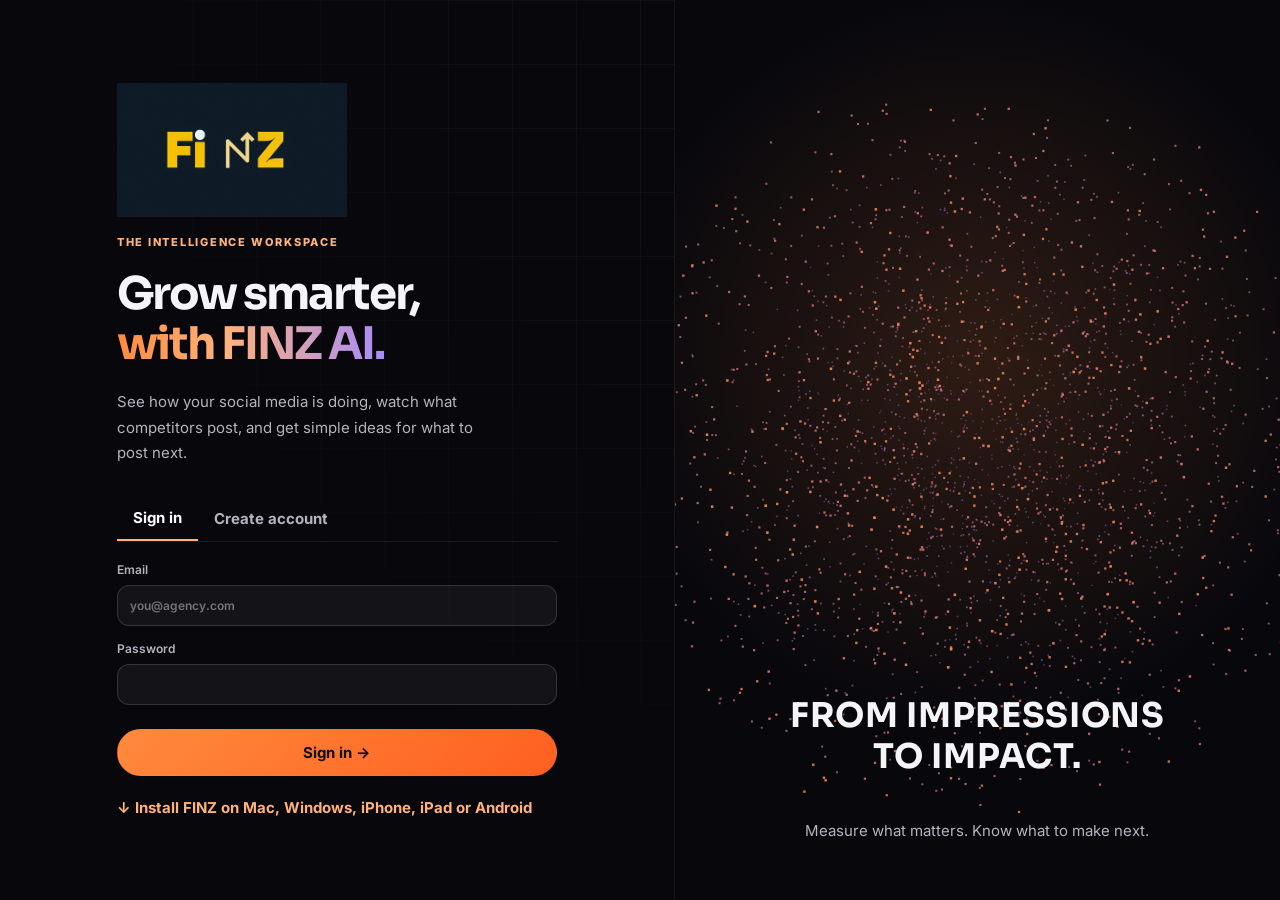
==== static/index.html @ 6a0a6dcc "Update app.js version in index.html" ====
<!doctype html><html lang="en"><head><meta charset="utf-8"><meta name="viewport" content="width=device-width,initial-scale=1"><meta name="theme-color" content="#07070c"><title>FINZ — AI Growth Intelligence</title><link rel="manifest" href="/static/manifest.webmanifest"><link rel="apple-touch-icon" href="/static/icon-192.png"><link rel="icon" href="/static/icon-192.png"><link rel="preconnect" href="https://fonts.googleapis.com"><link rel="preconnect" href="https://fonts.gstatic.com" crossorigin><link href="https://fonts.googleapis.com/css2?family=Sora:wght@500;600;700;800&family=Inter:wght@400;500;600;700&display=swap" rel="stylesheet"><link rel="stylesheet" href="/static/styles.css?v=4"></head><body>
<div id="splash" class="splash" role="status" aria-live="polite"><img src="/static/icon-192.png" alt=""><div class="spinner"></div><p>Loading FINZ…</p></div>
<div id="toast" role="status" aria-live="polite"></div>
<section id="auth" class="auth-screen"><div class="auth-panel"><img class="finz-auth-logo" src="/static/finz-original-logo.jpg" alt="FINZ logo"><div class="eyebrow">THE INTELLIGENCE WORKSPACE</div><h1>Grow smarter,<br><em>with FINZ AI.</em></h1><p>See how your social media is doing, watch what competitors post, and get simple ideas for what to post next.</p><div class="auth-tabs"><button id="loginTab" class="selected" onclick="authTab('login')">Sign in</button><button id="registerTab" onclick="authTab('register')">Create account</button></div><form id="authForm"><label>Email<input type="email" name="email" autocomplete="email" placeholder="you@agency.com" required></label><label>Password<input type="password" name="password" autocomplete="current-password" minlength="8" required></label><button type="submit" class="btn primary full" id="authSubmit">Sign in →</button></form><a class="auth-install" href="/download">↓ Install FINZ on Mac, Windows, iPhone, iPad or Android</a></div><div class="auth-graphic"><canvas id="authCanvas" role="img" aria-label="Interactive 3D particle shape"></canvas><h2>FROM IMPRESSIONS<br>TO IMPACT.</h2><p>Measure what matters. Know what to make next.</p></div></section>
<div id="app" class="app hidden"><aside class="sidebar"><div class="logo"><img src="/static/icon-192.png" class="finz-side-icon" alt="FINZ"><div><strong>FINZ</strong><small>AI GROWTH STUDIO</small></div></div><div class="side-label">CLIENT / BUSINESS</div><div class="workspace-row"><select id="workspaceSelect" aria-label="Choose workspace"></select><button class="squarebtn" title="Add a new client" aria-label="Add a new client" onclick="openModal('workspaceModal')">＋</button></div><div class="side-label">MENU</div><nav id="nav"><button data-page="overview" class="active" onclick="navigate('overview')"><span>◫</span> Home</button><button data-page="competitors" onclick="navigate('competitors')"><span>◎</span> Competitors</button><button data-page="audience" onclick="navigate('audience')"><span>◉</span> Audience</button><button data-page="reports" onclick="navigate('reports')"><span>✧</span> Post Ideas</button><button data-page="imports" onclick="navigate('imports')"><span>↥</span> Upload Data</button><button data-page="integrations" onclick="navigate('integrations')"><span>⌘</span> Connect Apps</button><a class="nav-download" href="/download"><span>↓</span> Install FINZ App</a></nav><div class="sidebar-bottom"><div class="mini-card"><span class="live-dot"></span><b>Your data is private</b><p>Only you and your team can see this client's numbers.</p></div><div id="userEmail" class="user-email"></div><button class="logout" onclick="logout()">↪ &nbsp; Sign out</button></div></aside>
<div class="main"><header><div><button class="mobile-menu" onclick="document.querySelector('.sidebar').classList.toggle('open')">☰</button><span class="breadcrumb"><span id="crumb">Home</span></span></div><div class="header-right"><button class="btn small secondary" onclick="navigate('imports')">↥ Upload data</button></div></header><main id="content"></main><nav class="tabbar" aria-label="Main menu"><button data-page="overview" onclick="navigate('overview')"><span>◫</span>Home</button><button data-page="competitors" onclick="navigate('competitors')"><span>◎</span>Competitors</button><button data-page="reports" onclick="navigate('reports')"><span>✧</span>Ideas</button><button data-page="audience" onclick="navigate('audience')"><span>◉</span>Audience</button><button data-page="imports" onclick="navigate('imports')"><span>↥</span>Upload</button></nav><footer><span>FINZ / V1.0</span><span>Private client workspaces · Dubai, UAE</span></footer></div></div>
<dialog id="workspaceModal" class="modal"><form id="workspaceForm"><div class="modal-heading"><h2>Add a new client</h2><button type="button" onclick="closeModal('workspaceModal')" class="close">×</button></div><p>Each business gets its own private space, so their numbers never mix.</p><label>Business name<input name="name" placeholder="e.g. Your client business" required minlength="2"></label><label>Industry<input name="industry" value="Hospitality" required></label><label>Location<input name="location" value="Dubai, UAE"></label><button class="btn primary full" type="submit">Add client →</button></form></dialog>
<dialog id="competitorModal" class="modal"><form id="competitorForm"><div class="modal-heading"><h2>Add competitor</h2><button type="button" class="close" onclick="closeModal('competitorModal')">×</button></div><label>Competitor name<input name="name" required placeholder="e.g. The Six"></label><label>Instagram username (optional)<input name="handle" placeholder="@account"></label><p class="hint">A business you want to keep an eye on, for example another café nearby.</p><button class="btn primary full" type="submit">Add competitor</button></form></dialog>
<dialog id="reelModal" class="modal"><form id="reelForm"><div class="modal-heading"><h2>Save competitor Reel</h2><button type="button" class="close" onclick="closeModal('reelModal')">×</button></div><label>Competitor<select name="competitor_id" id="reelCompetitor" required></select></label><label>Instagram Reel URL<input name="url" required placeholder="https://www.instagram.com/reel/..."></label><label>Date it was posted (if you know it)<input type="date" name="posted_at"></label><label>Content type<select name="content_type"><option>Funny / Relatable</option><option>Games / Gameplay</option><option>Food & Drinks</option><option>Events / Tournaments</option><option>Birthday / Groups</option><option>Other</option></select></label><label>What did you notice? (optional)<textarea name="notes" rows="3" placeholder="e.g. Funny opening, good music, ended with a booking offer"></textarea></label><p class="hint">Tip: open the Reel on Instagram, tap Share → Copy link, and paste it here.</p><button type="submit" class="btn primary full">Save Reel →</button></form></dialog>
<script src="/static/app.js?v=7"></script><script>if("serviceWorker" in navigator){window.addEventListener("load",()=>navigator.serviceWorker.register("/static/sw.js").catch(()=>{}))}</script></body></html>
---- static/styles.css ----
:root{--bg:#0c0f1c;--side:#101423;--card:#161b2d;--card2:#1c2237;--border:#2a3146;--text:#eff0f8;--muted:#9ba4bd;--dim:#69758e;--purple:#f6cc58;--purple2:#b88c25;--mint:#60ddb7;--orange:#f2b670;--red:#fd838b}*{box-sizing:border-box}html,body{margin:0;min-height:100%;font-family:Inter,ui-sans-serif,-apple-system,BlinkMacSystemFont,"Segoe UI",sans-serif;background:var(--bg);color:var(--text)}body{font-size:14px}button,input,select,textarea{font:inherit}button{cursor:pointer}button:disabled{opacity:.5;cursor:not-allowed}a{color:var(--purple);text-decoration:none}a:hover{text-decoration:underline}.hidden{display:none!important}.app{display:flex;min-height:100vh}.sidebar{width:252px;background:var(--side);border-right:1px solid var(--border);padding:28px 17px;position:fixed;inset:0 auto 0 0;display:flex;flex-direction:column;z-index:40}.logo{display:flex;align-items:center;gap:11px;margin:0 12px 46px}.brand-mark{width:52px;height:52px;border-radius:15px;background:linear-gradient(145deg,#f4c34f,#997022);display:grid;place-items:center;font-size:28px;box-shadow:0 10px 35px #d7a42e52}.brand-mark.small{width:36px;height:36px;border-radius:11px;font-size:20px}.logo strong{font-size:21px;letter-spacing:-1px}.logo strong .accent{color:var(--purple)}.logo small{display:block;font-size:8px;letter-spacing:1.6px;margin-top:3px;color:var(--muted)}.side-label{font-size:10px;letter-spacing:1.8px;color:#707b97;font-weight:700;margin:0 13px 12px}.workspace-row{display:flex;gap:6px;margin:0 5px 32px}.workspace-row select{width:100%;min-width:0;background:var(--card2);color:var(--text);border:1px solid var(--border);border-radius:9px;padding:11px 8px}.squarebtn{background:var(--card2);border:1px solid var(--border);color:var(--text);border-radius:9px;font-size:22px;min-width:36px}nav{display:grid;gap:5px}nav button{border:0;text-align:left;padding:12px 15px;color:#b0b8cb;background:transparent;border-radius:10px;font-weight:550;display:flex;align-items:center;gap:14px}nav button span{font-size:19px;color:#9299b4;width:20px}nav button.active{background:#242541;color:#fff}nav button.active span{color:#f6cc58}nav button:hover{background:#22283c}.sidebar-bottom{margin-top:auto}.mini-card{background:#1c2136;padding:14px;border:1px solid var(--border);border-radius:12px;line-height:1.45}.mini-card b{font-size:12px}.mini-card p{margin:8px 0 0;color:var(--muted);font-size:11px}.live-dot{display:inline-block;width:7px;height:7px;border-radius:50%;background:var(--mint);margin-right:6px;box-shadow:0 0 0 3px #60ddb71d}.user-email{color:var(--dim);font-size:11px;overflow:hidden;text-overflow:ellipsis;padding:17px 10px 8px}.logout{border:0;background:transparent;color:var(--muted);padding:8px 10px;text-align:left}.main{margin-left:252px;width:calc(100% - 252px);min-width:0}header{height:77px;border-bottom:1px solid var(--border);display:flex;align-items:center;justify-content:space-between;padding:0 37px}.breadcrumb{font-size:11px;letter-spacing:1.9px;color:var(--dim);font-weight:700}.breadcrumb span{color:var(--muted)}.header-right{display:flex;align-items:center;gap:25px}.status{font-size:10px;letter-spacing:1px;color:var(--muted)}.btn{border:1px solid transparent;border-radius:9px;padding:12px 18px;font-weight:700;transition:.12s}.btn.primary{color:#fff;background:var(--purple2)}.btn.primary:hover{background:#c6a342}.btn.secondary{background:var(--card2);color:var(--text);border:1px solid var(--border)}.btn.small{padding:9px 12px;font-size:12px}.btn.full{width:100%}main{max-width:1580px;padding:34px 37px 54px;margin:auto;min-height:calc(100vh - 125px)}footer{display:flex;justify-content:space-between;border-top:1px solid var(--border);padding:16px 37px;color:var(--dim);font-size:10px;letter-spacing:1px}.page-head{display:flex;align-items:flex-start;justify-content:space-between;gap:16px;margin-bottom:27px}.eyebrow{font-size:10px;color:var(--purple);letter-spacing:2px;font-weight:800;margin-bottom:12px}.page-head h1{font-size:31px;line-height:1.12;letter-spacing:-1.15px;margin:0 0 10px}.subtitle{color:var(--muted);font-size:13px;line-height:1.65;margin:0}.pill{display:inline-block;font-size:10px;padding:6px 10px;border:1px solid var(--border);color:var(--muted);background:var(--card2);border-radius:100px}.pill.mint{color:var(--mint);background:#60ddb712;border-color:#60ddb73d}.stats{display:grid;grid-template-columns:repeat(4,minmax(0,1fr));gap:14px;margin-bottom:18px}.stat{border:1px solid var(--border);border-radius:14px;background:var(--card);padding:20px}.stat .top{display:flex;align-items:center;justify-content:space-between;color:var(--muted);font-size:12px}.stat .glyph{font-size:19px;color:#f6cc58}.stat strong{font-size:28px;letter-spacing:-1.1px;display:block;margin:20px 0 7px}.stat small{color:var(--dim);font-size:11px}.rowgrid{display:grid;grid-template-columns:minmax(0,1.55fr) minmax(270px,1fr);gap:18px;margin-bottom:18px}.card{border:1px solid var(--border);border-radius:15px;background:var(--card);padding:22px;min-width:0}.card h2{font-size:16px;margin:0 0 5px;letter-spacing:-.25px}.card .desc{color:var(--dim);font-size:11px;margin:0 0 20px;line-height:1.5}.cardhead{display:flex;justify-content:space-between;gap:12px;align-items:center;margin-bottom:20px}.cardhead h2{margin:0}.bars{display:flex;align-items:end;gap:8px;height:185px;border-bottom:1px solid #30374c;padding:3px 4px 0;position:relative}.bars:before,.bars:after{content:"";position:absolute;height:1px;left:0;right:0;background:#242c40;pointer-events:none}.bars:before{top:33%}.bars:after{top:66%}.bar{flex:1;border-radius:5px 5px 0 0;background:linear-gradient(#f6ce62,#ae811d);min-width:2px;position:relative;z-index:1}.bar:hover{filter:brightness(1.3)}.axis-labels{display:flex;justify-content:space-between;color:var(--dim);font-size:10px;margin-top:11px}.divider{border-top:1px solid var(--border);margin:17px 0}.metric-line{display:flex;align-items:center;justify-content:space-between;padding:9px 0;border-bottom:1px solid #252b3d}.metric-line:last-child{border:0}.metric-line span{color:var(--muted);font-size:12px}.metric-line b{font-size:13px}.rec{display:flex;gap:13px;border-top:1px solid var(--border);padding:16px 0}.rec:first-of-type{border:0}.rec-ico{background:#f6cc581b;color:var(--purple);height:35px;width:35px;border-radius:11px;display:grid;place-items:center;flex:none}.rec b{font-size:13px}.rec p{font-size:12px;color:var(--muted);line-height:1.6;margin:6px 0 0}.tag{font-size:10px;background:#faaf7018;color:var(--orange);border:1px solid #faaf703b;padding:4px 8px;border-radius:100px;white-space:nowrap}.tag.high{color:var(--red);background:#fd838b17;border-color:#fd838b36}.tag.ready{color:var(--mint);background:#60ddb716;border-color:#60ddb73b}.table-scroll{overflow-x:auto}table{width:100%;border-collapse:collapse;white-space:nowrap}th{text-align:left;color:var(--dim);text-transform:uppercase;letter-spacing:1px;font-size:10px;padding:13px 12px;border-bottom:1px solid var(--border)}td{font-size:12px;color:#d8ddea;padding:15px 12px;border-bottom:1px solid #262d40}tr:last-child td{border-bottom:0}td .light{display:block;color:var(--dim);font-size:10px;margin-top:4px}td a{font-weight:650}.empty{padding:42px 18px;text-align:center;color:var(--muted);border:1px dashed #384057;border-radius:12px}.empty strong{color:var(--text);display:block;font-size:15px;margin-bottom:8px}.empty p{margin:0 auto 16px;font-size:12px;max-width:400px;line-height:1.7}.big-icon{font-size:35px;color:var(--purple);margin-bottom:10px}.form-row{display:flex;gap:9px;flex-wrap:wrap}.form-row .btn{flex:none}.segbar{display:flex;align-items:center;gap:10px;margin:12px 0}.segbar span{width:90px;color:var(--muted);font-size:12px}.progress{height:10px;border-radius:100px;background:#30364b;overflow:hidden;flex:1}.progress>div{height:100%;background:linear-gradient(90deg,#ad791b,#f6ce62);border-radius:100px}.segbar b{width:45px;text-align:right;font-size:12px}.cards3{display:grid;grid-template-columns:repeat(3,minmax(0,1fr));gap:14px}.tiny{font-size:11px;color:var(--muted);line-height:1.7}.uploadzone{border:1px dashed #62608a;padding:29px;background:#211f3b66;border-radius:13px;text-align:center}.uploadzone input{max-width:100%;margin:15px auto;display:block}.code{background:#101422;padding:13px;border:1px solid var(--border);border-radius:8px;overflow:auto;color:#fae6b4;font-size:11px;white-space:pre}.hint{color:var(--dim);font-size:11px;line-height:1.5}.modal{background:#171b2e;border:1px solid #34384f;color:var(--text);border-radius:16px;width:min(460px,calc(100% - 28px));padding:25px;box-shadow:0 25px 90px #0009}.modal::backdrop{background:#050611c4}.modal-heading{display:flex;align-items:center;justify-content:space-between}.modal h2{margin:0}.modal p{color:var(--muted);font-size:12px;line-height:1.5}.modal label,.auth-panel label{display:block;color:var(--muted);font-size:12px;margin:15px 0 0;font-weight:600}.modal input,.modal select,.modal textarea,.auth-panel input{display:block;margin-top:8px;width:100%;border:1px solid #45495f;background:#101525;color:var(--text);border-radius:9px;padding:12px;outline:0;resize:vertical}.modal input:focus,.modal select:focus,.auth-panel input:focus{border-color:var(--purple)}.modal .btn{margin-top:24px}.close{background:transparent;border:0;color:var(--muted);font-size:25px}.auth-screen{min-height:100vh;display:grid;grid-template-columns:1fr .9fr}.auth-panel{width:min(440px,calc(100% - 44px));margin:auto;padding:55px 0}.auth-panel h1{font-size:45px;line-height:1.12;letter-spacing:-2px;margin:20px 0}.auth-panel h1 em{font-style:normal;color:var(--purple)}.auth-panel>p{color:var(--muted);line-height:1.7;max-width:360px}.auth-tabs{display:flex;border-bottom:1px solid var(--border);margin:30px 0 20px}.auth-tabs button{border:0;background:none;color:var(--muted);font-weight:700;padding:12px 16px}.auth-tabs button.selected{color:#fff;border-bottom:2px solid var(--purple)}.auth-panel .btn{margin-top:24px}.auth-panel .demo-note{font-size:11px;margin-top:26px;color:var(--dim)}.auth-graphic{position:relative;overflow:hidden;display:flex;flex-direction:column;align-items:center;justify-content:center;background:radial-gradient(circle at 55% 45%,#3b2b83 0%,#19162f 48%,#111324 85%);text-align:center}.auth-graphic>span{font-size:200px;line-height:1;color:#f6cc585e}.auth-graphic h2{font-size:40px;letter-spacing:5px;line-height:1.2;z-index:2}.auth-graphic p{color:#b3a8d9;z-index:2}.orbit{position:absolute;border:1px solid #f6cc5822;border-radius:50%;width:600px;height:600px}.orbit.two{width:410px;height:410px}.mobile-menu{display:none;background:none;border:0;color:white;font-size:24px;margin-right:8px}#toast{position:fixed;right:22px;bottom:24px;z-index:100;color:#fff;background:#3c326b;border:1px solid #8274c6;padding:12px 17px;border-radius:9px;box-shadow:0 10px 40px #0008;opacity:0;transform:translateY(12px);transition:.2s;pointer-events:none;max-width:360px}#toast.show{opacity:1;transform:none}#toast.error{background:#693039;border-color:#a95364}@media(max-width:1100px){.sidebar{width:226px}.main{margin-left:226px;width:calc(100% - 226px)}main{padding:28px 23px}.stats{grid-template-columns:repeat(2,1fr)}.rowgrid{grid-template-columns:1fr}.cards3{grid-template-columns:repeat(2,1fr)}}@media(max-width:740px){.sidebar{transform:translateX(-105%);transition:transform .18s;width:255px;box-shadow:12px 0 40px #0008}.sidebar.open{transform:none}.main{margin-left:0;width:100%}header{padding:0 16px;height:65px}.mobile-menu{display:inline}.header-right .status{display:none}header .btn{font-size:11px}main{padding:23px 16px}.page-head{display:block}.page-head h1{font-size:27px}.page-head>.btn{margin-top:16px}.stats{gap:9px}.stat{padding:14px}.stat strong{font-size:23px}.stat .top{font-size:11px}.cards3{grid-template-columns:1fr}.card{padding:17px}.auth-screen{grid-template-columns:1fr}.auth-graphic{display:none}footer{padding:14px 16px;gap:10px;font-size:9px}.breadcrumb{font-size:9px}}@media(max-width:380px){.stats{grid-template-columns:1fr}.header-right .btn{padding:8px}.breadcrumb{letter-spacing:0}}

/* FINZ branding and cross-platform install */
.finz-auth-logo{width:230px;max-width:75%;height:auto;display:block;margin:0 0 18px;mix-blend-mode:lighten}.finz-side-icon{width:39px;height:39px;border-radius:12px;object-fit:cover}.nav-download{display:flex;align-items:center;gap:13px;border:1px solid #9a762a;border-radius:10px;color:#f6cc58!important;padding:12px 15px;margin-top:8px;font-weight:700}.nav-download span{font-size:21px}.nav-download:hover{background:#332d1d;text-decoration:none}.auth-install{display:block;margin:22px 0 0;font-weight:700;color:#f6cc58}.auth-graphic{background:radial-gradient(circle at 50% 45%,#4c401e 0,#142334 48%,#0b1924 100%)}.btn.primary{color:#111c25;background:linear-gradient(135deg,#ffe18a,#d8a92d)}.btn.primary:hover{background:#f6cc58}.auth-panel h1 em{color:#f6cc58}nav button.active{background:#3a3222}nav button.active span{color:#f6cc58}.brand-mark{background:linear-gradient(135deg,#ffe28a,#a77818)}
@media(max-width:900px){.finz-auth-logo{width:170px}}

/* ===== Easy-to-use refresh ===== */
:root{--muted:#b4bcd2;--dim:#8f9ab3}
body{font-size:15px}
.stat small,.desc,.hint{font-size:12.5px}
.tiny{font-size:13px}
.stat .top span:first-child{font-size:13.5px;color:var(--text);font-weight:600}
.breadcrumb{font-size:14px;letter-spacing:.02em;text-transform:none;color:var(--text);font-weight:700}
#nav button{font-size:15px;min-height:48px}
.btn{min-height:44px}
.btn.small{min-height:36px}
.tag{display:inline-flex;align-items:center;align-self:flex-start;height:auto;line-height:1.2;font-size:11px;font-weight:700;padding:5px 10px;flex:0 0 auto}
.tag.high{background:#fd838b1f;color:#ff9aa1;border-color:#fd838b55}
.rec b{font-size:15px}
.rec p{font-size:13.5px;color:var(--muted)}
.help-box{margin-top:22px;padding:16px 18px;border:1px solid var(--border);border-radius:14px;background:var(--card2)}
.help-box p{color:var(--muted);font-size:13px;margin:6px 0 12px}
details.tech{margin-top:14px}
details.tech summary{cursor:pointer;color:var(--dim);font-size:12.5px}
.getstarted{margin-bottom:18px;border-color:#f6cc5855;background:linear-gradient(135deg,#1c2237,#1a1e2e)}
.gs-bar{width:140px;height:8px;border-radius:9px;background:#ffffff14;overflow:hidden;align-self:center}
.gs-bar div{height:100%;background:linear-gradient(90deg,var(--purple),var(--purple2));border-radius:9px}
.gs-steps{display:grid;grid-template-columns:repeat(4,1fr);gap:10px}
.gs-step{display:flex;align-items:center;gap:10px;text-align:left;padding:14px;border-radius:12px;border:1px solid var(--border);background:var(--card);color:var(--text);font:inherit;font-weight:600;font-size:14px;cursor:pointer;min-height:56px}
.gs-step:hover:not(:disabled){border-color:var(--purple)}
.gs-step.done{opacity:.6;cursor:default}.gs-step.done .gs-label{text-decoration:line-through}
.gs-num{width:28px;height:28px;border-radius:50%;display:grid;place-items:center;flex:0 0 28px;background:#f6cc5822;color:var(--purple);font-weight:800}
.gs-step.done .gs-num{background:var(--mint);color:#0c0f1c}
.tabbar{display:none}
@media(max-width:900px){.gs-steps{grid-template-columns:1fr 1fr}}
@media(max-width:740px){
  .tabbar{display:flex;position:fixed;left:0;right:0;bottom:0;z-index:35;background:#101423f2;backdrop-filter:blur(12px);-webkit-backdrop-filter:blur(12px);border-top:1px solid var(--border);padding:6px 4px calc(6px + env(safe-area-inset-bottom))}
  .tabbar button{flex:1;display:flex;flex-direction:column;align-items:center;gap:2px;background:none;border:0;color:var(--dim);font:inherit;font-size:11px;font-weight:600;padding:6px 0;min-height:52px;border-radius:10px}
  .tabbar button span{font-size:19px;line-height:1}
  .tabbar button.active{color:var(--purple);background:#f6cc5814}
  .main{padding-bottom:84px}
  .gs-steps{grid-template-columns:1fr}
  .gs-bar{width:90px}
  .page-head .btn{width:100%}
  .page-head .form-row{width:100%}
  .page-head .form-row .btn{flex:1}
}

/* Loading states */
.splash{position:fixed;inset:0;z-index:100;display:flex;flex-direction:column;align-items:center;justify-content:center;gap:18px;background:var(--bg);transition:opacity .35s ease,visibility .35s}
.splash img{width:72px;height:72px;border-radius:18px}
.splash p,.loading p{color:var(--muted);font-size:14px;margin:0}
.splash.gone{opacity:0;visibility:hidden;pointer-events:none}
.spinner{width:34px;height:34px;border-radius:50%;border:3px solid #ffffff1f;border-top-color:var(--purple);animation:finzspin .8s linear infinite}
.loading{display:flex;flex-direction:column;align-items:center;justify-content:center;gap:14px;min-height:50vh}
@keyframes finzspin{to{transform:rotate(360deg)}}
@media(prefers-reduced-motion:reduce){.spinner{animation-duration:2s}}

/* ===================================================================
   CINEMATIC THEME — dark, 3D particles, glass, orange + violet
   =================================================================== */
:root{--bg:#07070c;--side:rgba(16,16,24,.62);--card:rgba(18,18,28,.62);--card2:rgba(255,255,255,.05);--border:rgba(255,255,255,.09);--text:#f5f5f7;--muted:#b4b4bf;--dim:#8b8b98;--purple:#ff8a3d;--purple2:#ff5f1f;--orange:#ffb27a;--violet:#a78bfa;--mint:#4ade80;--red:#fda4af}
html,body{background:#07070c;font-family:Inter,system-ui,-apple-system,"Segoe UI",sans-serif;-webkit-font-smoothing:antialiased}
body:before{content:"";position:fixed;inset:0;pointer-events:none;z-index:0;background-image:linear-gradient(rgba(255,255,255,.035) 1px,transparent 1px),linear-gradient(90deg,rgba(255,255,255,.035) 1px,transparent 1px);background-size:64px 64px;-webkit-mask-image:radial-gradient(ellipse at 60% 10%,#000 15%,transparent 70%);mask-image:radial-gradient(ellipse at 60% 10%,#000 15%,transparent 70%)}
body:after{content:"";position:fixed;pointer-events:none;z-index:0;top:-240px;right:-180px;width:780px;height:780px;border-radius:50%;background:radial-gradient(closest-side,rgba(255,138,61,.18),rgba(255,138,61,0))}
.app,.auth-screen{position:relative;z-index:1}
h1,h2,h3,.stat strong,.logo strong,.page-head h1{font-family:Sora,Inter,sans-serif;letter-spacing:-.03em}
a{color:var(--orange)}
.eyebrow{color:var(--orange);letter-spacing:.16em;font-size:11px}
.page-head h1{font-size:44px;line-height:1.04;letter-spacing:-.045em}
.subtitle{font-size:15px}
/* glass cards */
.card,.stat,.mini-card,.modal,.help-box,.getstarted,.gs-step,.uploadzone{background:var(--card);border:1px solid var(--border);backdrop-filter:blur(16px);-webkit-backdrop-filter:blur(16px)}
.card,.stat{border-radius:24px;transition:transform .18s ease-out,border-color .3s,box-shadow .3s}
.card:hover,.stat:hover{border-color:rgba(255,138,61,.4);box-shadow:0 30px 60px rgba(0,0,0,.45),0 0 0 1px rgba(255,138,61,.15)}
.stats{perspective:1100px}
.stat{transform-style:preserve-3d;padding:22px}
.stat .top span:first-child{color:var(--muted);font-weight:500}
.stat .glyph{color:var(--orange)}
.stat strong{font-size:40px;font-weight:700;letter-spacing:-.04em}
.getstarted{border-color:rgba(255,138,61,.3);background:radial-gradient(circle at 0% 0%,rgba(255,138,61,.14),rgba(18,18,28,.62) 60%)}
.gs-step{border-radius:16px}
.gs-step:hover:not(:disabled){border-color:var(--orange)}
.gs-num{background:rgba(255,138,61,.16);color:var(--orange)}
.gs-bar div{background:linear-gradient(90deg,#ff5f1f,#ffb27a)}
/* buttons */
.btn{border-radius:999px;padding:13px 22px;font-weight:700;transition:transform .25s,box-shadow .25s,background .2s}
.btn.primary{color:#120a05;background:linear-gradient(135deg,#ff8a3d,#ff5f1f)}
.btn.primary:hover{background:linear-gradient(135deg,#ff9b57,#ff6f33);transform:translateY(-2px);box-shadow:0 14px 40px rgba(255,138,61,.45)}
.btn.secondary{background:rgba(255,255,255,.05);border:1px solid rgba(255,255,255,.14);color:var(--text)}
.btn.secondary:hover{background:rgba(255,255,255,.1)}
.pill{background:rgba(255,255,255,.05);border-color:var(--border);border-radius:999px}
.tag{background:rgba(255,138,61,.12);color:var(--orange);border-color:rgba(255,138,61,.3)}
.tag.high{background:rgba(253,131,139,.14);color:#fda4af;border-color:rgba(253,131,139,.35)}
/* charts */
.bars{border-bottom-color:rgba(255,255,255,.08)}.bars:before,.bars:after{background:rgba(255,255,255,.05)}
.bar{background:linear-gradient(180deg,#a78bfa,#5b21b6);border-radius:8px 8px 3px 3px;transform-origin:bottom;animation:fzRise 1s cubic-bezier(.2,.8,.2,1) both}
.bar.peak{background:linear-gradient(180deg,#ffd2b0,#ff8a3d);box-shadow:0 0 24px rgba(255,138,61,.6)}
.progress{background:rgba(255,255,255,.07)}.progress>div{background:linear-gradient(90deg,#ff5f1f,#ffb27a);transform-origin:left;animation:fzGrow 1s cubic-bezier(.2,.8,.2,1) both}
.metric-line{border-bottom-color:rgba(255,255,255,.07)}
.rec{border-top-color:rgba(255,255,255,.07)}
.rec-ico{background:rgba(255,138,61,.14);color:var(--orange)}
td{border-bottom-color:rgba(255,255,255,.07)}
.empty{border-color:rgba(255,255,255,.16);background:rgba(18,18,28,.4);border-radius:24px}
.big-icon{color:var(--orange)}
.modal{border-radius:24px;background:rgba(20,20,30,.92)}
.modal input,.modal select,.modal textarea,.auth-panel input,#finz-import-kind{background:rgba(255,255,255,.05)!important;border:1px solid rgba(255,255,255,.14)!important;border-radius:12px!important;color:var(--text)!important}
.modal input:focus,.auth-panel input:focus{border-color:var(--orange)!important;outline:none}
#toast{background:rgba(30,22,16,.95);border-color:rgba(255,138,61,.5);border-radius:14px}
.uploadzone{border:1px dashed rgba(255,138,61,.45);border-radius:22px;background:radial-gradient(circle at 50% 0%,rgba(255,138,61,.12),rgba(18,18,28,.5) 70%)}
footer{border-top-color:rgba(255,255,255,.07)}
/* splash */
.splash{background:#07070c}.spinner{border-top-color:#ff8a3d}
/* animations */
@keyframes fzRise{from{transform:scaleY(0)}to{transform:scaleY(1)}}
@keyframes fzGrow{from{transform:scaleX(0)}to{transform:scaleX(1)}}
@keyframes fzFloat{0%,100%{transform:translateY(0)}50%{transform:translateY(-12px)}}
@keyframes fzIn{from{opacity:0;transform:translateY(18px)}to{opacity:1;transform:none}}
@keyframes fzFlip{from{transform:rotateY(180deg);opacity:0}to{transform:rotateY(0);opacity:1}}
#content>*{animation:fzIn .6s cubic-bezier(.2,.8,.2,1) both}
/* hero */
.hero{position:relative;display:flex;flex-wrap:wrap;align-items:center;gap:20px;min-height:520px;margin:-10px 0 10px}
.hero-copy{flex:1 1 400px;min-width:0;position:relative;z-index:2}
.hero-kicker{display:inline-flex;gap:8px;align-items:center;padding:6px 14px;border-radius:999px;border:1px solid rgba(255,138,61,.35);background:rgba(255,138,61,.08);color:var(--orange);font-size:11px;font-weight:600;letter-spacing:.14em;margin:0 0 16px}
.hero h1{font-size:64px;line-height:1;letter-spacing:-.045em;margin:0;font-weight:700}
.hero h1 .grad{background:linear-gradient(90deg,#ff8a3d,#ffb27a 40%,#a78bfa);-webkit-background-clip:text;background-clip:text;color:transparent}
.hero-copy>p{color:var(--muted);font-size:17px;line-height:1.6;max-width:470px;margin:20px 0 26px}
.hero-hint{font-size:13px;color:var(--dim);margin-top:16px}
.hero-stage{flex:1 1 520px;min-width:0;position:relative;height:540px}
.hero-stage canvas{position:absolute;inset:0;width:100%;height:100%;display:block}
.float-card{position:absolute;padding:14px 18px;border-radius:18px;border:1px solid rgba(255,255,255,.1);background:rgba(20,20,30,.55);backdrop-filter:blur(16px);-webkit-backdrop-filter:blur(16px);animation:fzFloat 6s ease-in-out infinite;z-index:2}
.float-card small{display:block;font-size:12px;color:#a1a1aa}
.float-card b{font-family:Sora,sans-serif;font-size:24px;font-weight:700}
.float-card.a{left:0;top:50px;animation-delay:-1s}.float-card.b{right:0;top:120px;animation-delay:-3s}.float-card.b b{color:var(--orange)}.float-card.c{left:30px;bottom:50px;animation-delay:-4.5s}
.shape-chip{position:absolute;right:20px;bottom:20px;padding:6px 12px;border-radius:999px;background:rgba(255,255,255,.06);font-size:12px;color:#c9c9d3;z-index:2}
/* ideas flip-in */
.idea-grid{display:grid;grid-template-columns:repeat(auto-fit,minmax(270px,1fr));gap:16px;perspective:1300px;margin-bottom:18px}
.idea-card{position:relative;border-radius:24px;border:1px solid rgba(255,255,255,.1);background:rgba(22,22,34,.85);padding:24px;min-height:220px;animation:fzFlip .9s cubic-bezier(.2,.8,.2,1) both;backface-visibility:hidden}
.idea-card .num{position:absolute;right:20px;top:14px;font-family:Sora,sans-serif;font-size:56px;font-weight:800;color:rgba(255,138,61,.18);line-height:1}
.idea-card h3{font-size:22px;margin:14px 0 10px;line-height:1.15}
.idea-card p{color:var(--muted);line-height:1.6;margin:0}
/* cursor */
.fz-ring,.fz-dot,.fz-glow{position:fixed;left:0;top:0;pointer-events:none;z-index:200;transform:translate(-999px,-999px)}
.fz-ring{width:40px;height:40px;border-radius:50%;border:1.5px solid rgba(255,178,122,.9);box-shadow:0 0 18px rgba(255,138,61,.45);transition:transform .16s ease-out,width .2s,height .2s}
.fz-dot{width:6px;height:6px;border-radius:50%;background:#ffb27a}
.fz-glow{z-index:0;width:460px;height:460px;border-radius:50%;background:radial-gradient(closest-side,rgba(255,138,61,.12),rgba(255,138,61,0));transition:transform .45s ease-out}
/* top glass bar on desktop (sidebar becomes a header) */
@media(min-width:741px){
  .app{display:block}
  .sidebar{position:sticky;top:16px;inset:auto;margin:16px auto 0;width:min(1240px,calc(100% - 48px));height:auto;flex-direction:row;flex-wrap:wrap;align-items:center;gap:12px;padding:10px 12px 10px 18px;border:1px solid rgba(255,255,255,.09);border-radius:999px;background:rgba(16,16,24,.62);backdrop-filter:blur(18px);-webkit-backdrop-filter:blur(18px);z-index:40;transform:none!important;box-shadow:0 20px 50px rgba(0,0,0,.35)}
  .sidebar .logo{margin:0 6px 0 0}.sidebar .logo small{display:none}.sidebar .logo strong{font-size:19px}.finz-side-icon{width:30px;height:30px;border-radius:9px}
  .side-label,.mini-card,.user-email{display:none}
  .workspace-row{margin:0;order:3}.workspace-row select{border-radius:999px;padding:8px 12px;max-width:180px;background:rgba(255,255,255,.06)}.squarebtn{border-radius:50%;width:36px;height:36px;min-width:36px;font-size:18px;background:rgba(255,255,255,.06)}
  #nav{display:flex;flex-wrap:wrap;gap:2px;flex:1;justify-content:center;order:2}
  #nav button{padding:9px 14px;border-radius:999px;font-size:14px;min-height:0;color:#a1a1aa}
  #nav button span{display:none}
  #nav button.active{background:rgba(255,138,61,.16);color:var(--orange)}
  #nav button:hover{background:rgba(255,255,255,.06);color:#fff}
  .nav-download{display:none}
  .sidebar-bottom{margin:0;order:4}.logout{padding:8px 12px;border-radius:999px;font-size:13px}.logout:hover{background:rgba(255,255,255,.06)}
  .main{margin-left:0;width:100%}
  .main>header{max-width:1240px;margin:0 auto;border:0;height:58px;padding:0 24px}
  main{max-width:1240px;padding:16px 24px 60px}
  footer{max-width:1240px;margin:0 auto}
}
@media(max-width:740px){
  .sidebar{background:rgba(12,12,18,.96)}
  .hero h1{font-size:42px}.hero-stage{height:380px}.float-card.c{display:none}
  .page-head h1{font-size:32px}
  .tabbar button.active{color:var(--orange);background:rgba(255,138,61,.1)}
  .fz-ring,.fz-dot,.fz-glow{display:none}
}
@media(prefers-reduced-motion:reduce){.bar,.progress>div,#content>*,.float-card,.idea-card{animation:none}}
@media(hover:none){.fz-ring,.fz-dot,.fz-glow{display:none}}

.auth-graphic{background:radial-gradient(circle at 50% 40%,rgba(255,138,61,.16),rgba(7,7,12,0) 60%),#07070c!important;border-left:1px solid rgba(255,255,255,.06)}
.auth-graphic canvas{position:absolute;inset:0;width:100%;height:100%}
.auth-graphic h2{position:relative;z-index:2;margin-top:auto;font-family:Sora,sans-serif;letter-spacing:.02em;font-size:34px;text-align:center}
.auth-graphic p{position:relative;z-index:2;margin-bottom:60px;color:var(--muted)}
.auth-panel h1 em{background:linear-gradient(90deg,#ff8a3d,#ffb27a 40%,#a78bfa);-webkit-background-clip:text;background-clip:text;color:transparent}
.auth-tabs button.selected{border-bottom-color:var(--orange)}
.auth-install{color:var(--orange)}
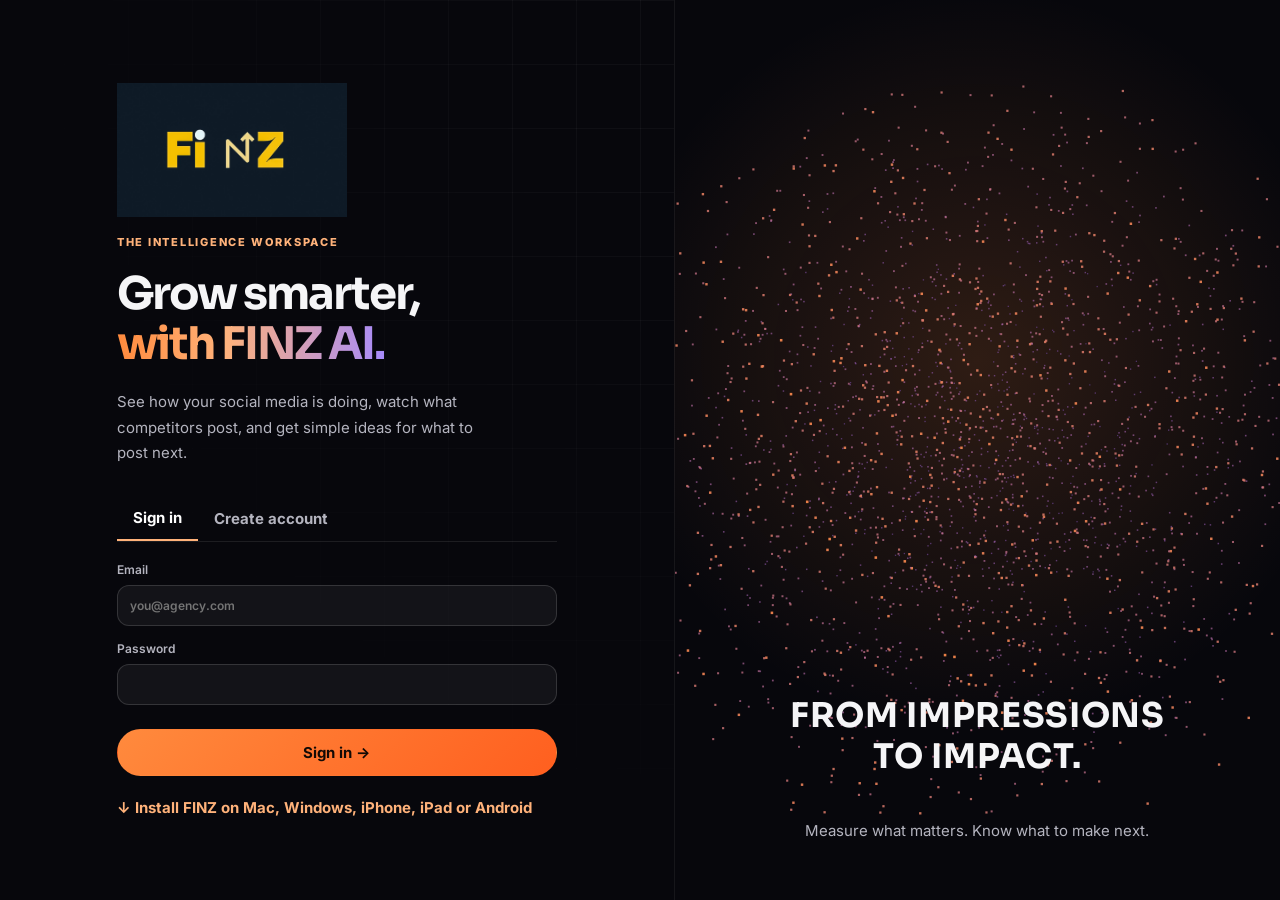
==== commit 4becc6e9: "Update app.js script version to v8" ====
--- a/static/index.html
+++ b/static/index.html
@@ -7,4 +7,4 @@
 <dialog id="workspaceModal" class="modal"><form id="workspaceForm"><div class="modal-heading"><h2>Add a new client</h2><button type="button" onclick="closeModal('workspaceModal')" class="close">×</button></div><p>Each business gets its own private space, so their numbers never mix.</p><label>Business name<input name="name" placeholder="e.g. Your client business" required minlength="2"></label><label>Industry<input name="industry" value="Hospitality" required></label><label>Location<input name="location" value="Dubai, UAE"></label><button class="btn primary full" type="submit">Add client →</button></form></dialog>
 <dialog id="competitorModal" class="modal"><form id="competitorForm"><div class="modal-heading"><h2>Add competitor</h2><button type="button" class="close" onclick="closeModal('competitorModal')">×</button></div><label>Competitor name<input name="name" required placeholder="e.g. The Six"></label><label>Instagram username (optional)<input name="handle" placeholder="@account"></label><p class="hint">A business you want to keep an eye on, for example another café nearby.</p><button class="btn primary full" type="submit">Add competitor</button></form></dialog>
 <dialog id="reelModal" class="modal"><form id="reelForm"><div class="modal-heading"><h2>Save competitor Reel</h2><button type="button" class="close" onclick="closeModal('reelModal')">×</button></div><label>Competitor<select name="competitor_id" id="reelCompetitor" required></select></label><label>Instagram Reel URL<input name="url" required placeholder="https://www.instagram.com/reel/..."></label><label>Date it was posted (if you know it)<input type="date" name="posted_at"></label><label>Content type<select name="content_type"><option>Funny / Relatable</option><option>Games / Gameplay</option><option>Food & Drinks</option><option>Events / Tournaments</option><option>Birthday / Groups</option><option>Other</option></select></label><label>What did you notice? (optional)<textarea name="notes" rows="3" placeholder="e.g. Funny opening, good music, ended with a booking offer"></textarea></label><p class="hint">Tip: open the Reel on Instagram, tap Share → Copy link, and paste it here.</p><button type="submit" class="btn primary full">Save Reel →</button></form></dialog>
-<script src="/static/app.js?v=7"></script><script>if("serviceWorker" in navigator){window.addEventListener("load",()=>navigator.serviceWorker.register("/static/sw.js").catch(()=>{}))}</script></body></html>
+<script src="/static/app.js?v=8"></script><script>if("serviceWorker" in navigator){window.addEventListener("load",()=>navigator.serviceWorker.register("/static/sw.js").catch(()=>{}))}</script></body></html>
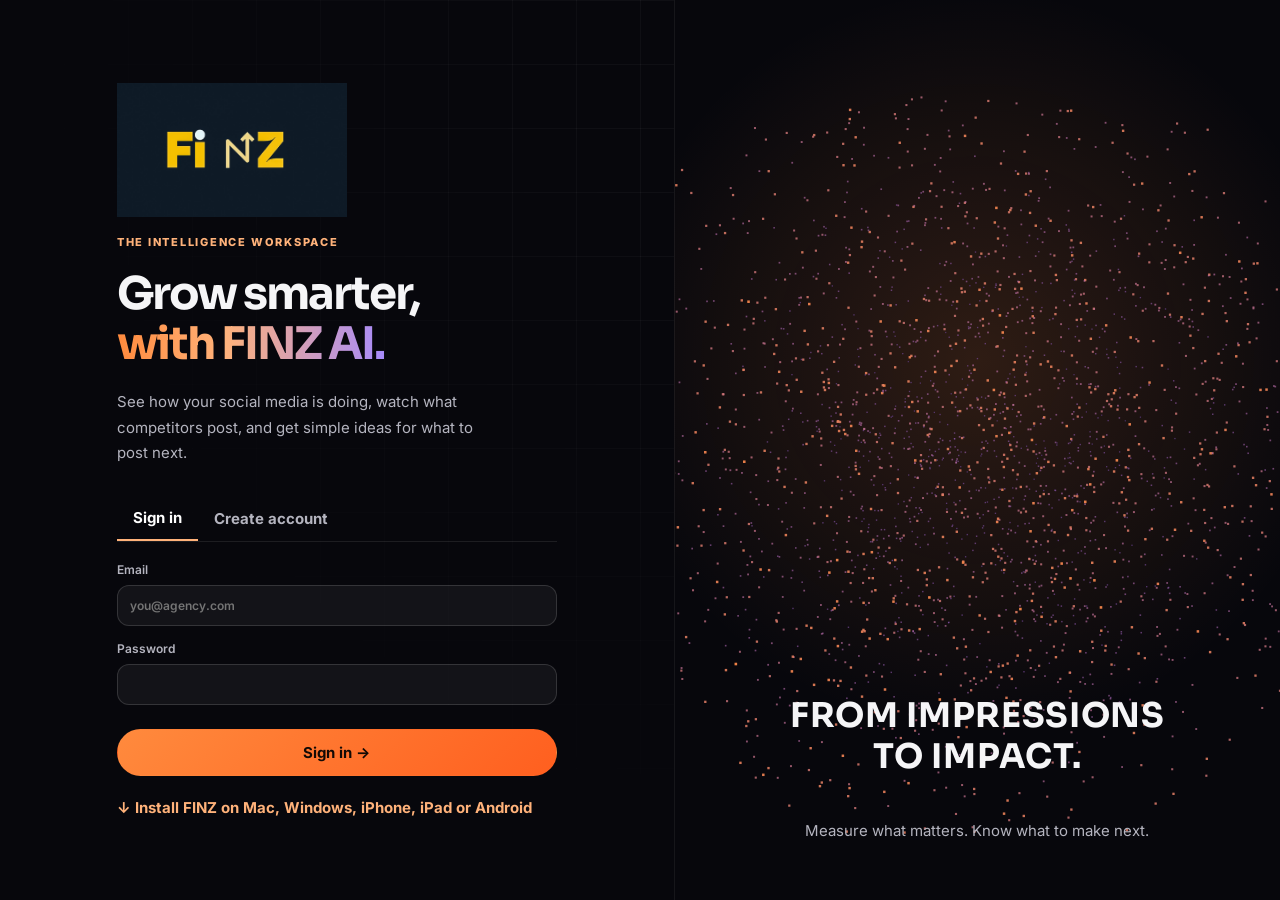
==== commit 851b536f: "Update app.js script version in index.html Updated the app.js script version from 8 to 9." ====
--- a/static/index.html
+++ b/static/index.html
@@ -7,4 +7,4 @@
 <dialog id="workspaceModal" class="modal"><form id="workspaceForm"><div class="modal-heading"><h2>Add a new client</h2><button type="button" onclick="closeModal('workspaceModal')" class="close">×</button></div><p>Each business gets its own private space, so their numbers never mix.</p><label>Business name<input name="name" placeholder="e.g. Your client business" required minlength="2"></label><label>Industry<input name="industry" value="Hospitality" required></label><label>Location<input name="location" value="Dubai, UAE"></label><button class="btn primary full" type="submit">Add client →</button></form></dialog>
 <dialog id="competitorModal" class="modal"><form id="competitorForm"><div class="modal-heading"><h2>Add competitor</h2><button type="button" class="close" onclick="closeModal('competitorModal')">×</button></div><label>Competitor name<input name="name" required placeholder="e.g. The Six"></label><label>Instagram username (optional)<input name="handle" placeholder="@account"></label><p class="hint">A business you want to keep an eye on, for example another café nearby.</p><button class="btn primary full" type="submit">Add competitor</button></form></dialog>
 <dialog id="reelModal" class="modal"><form id="reelForm"><div class="modal-heading"><h2>Save competitor Reel</h2><button type="button" class="close" onclick="closeModal('reelModal')">×</button></div><label>Competitor<select name="competitor_id" id="reelCompetitor" required></select></label><label>Instagram Reel URL<input name="url" required placeholder="https://www.instagram.com/reel/..."></label><label>Date it was posted (if you know it)<input type="date" name="posted_at"></label><label>Content type<select name="content_type"><option>Funny / Relatable</option><option>Games / Gameplay</option><option>Food & Drinks</option><option>Events / Tournaments</option><option>Birthday / Groups</option><option>Other</option></select></label><label>What did you notice? (optional)<textarea name="notes" rows="3" placeholder="e.g. Funny opening, good music, ended with a booking offer"></textarea></label><p class="hint">Tip: open the Reel on Instagram, tap Share → Copy link, and paste it here.</p><button type="submit" class="btn primary full">Save Reel →</button></form></dialog>
-<script src="/static/app.js?v=8"></script><script>if("serviceWorker" in navigator){window.addEventListener("load",()=>navigator.serviceWorker.register("/static/sw.js").catch(()=>{}))}</script></body></html>
+<script src="/static/app.js?v=9"></script><script>if("serviceWorker" in navigator){window.addEventListener("load",()=>navigator.serviceWorker.register("/static/sw.js").catch(()=>{}))}</script></body></html>
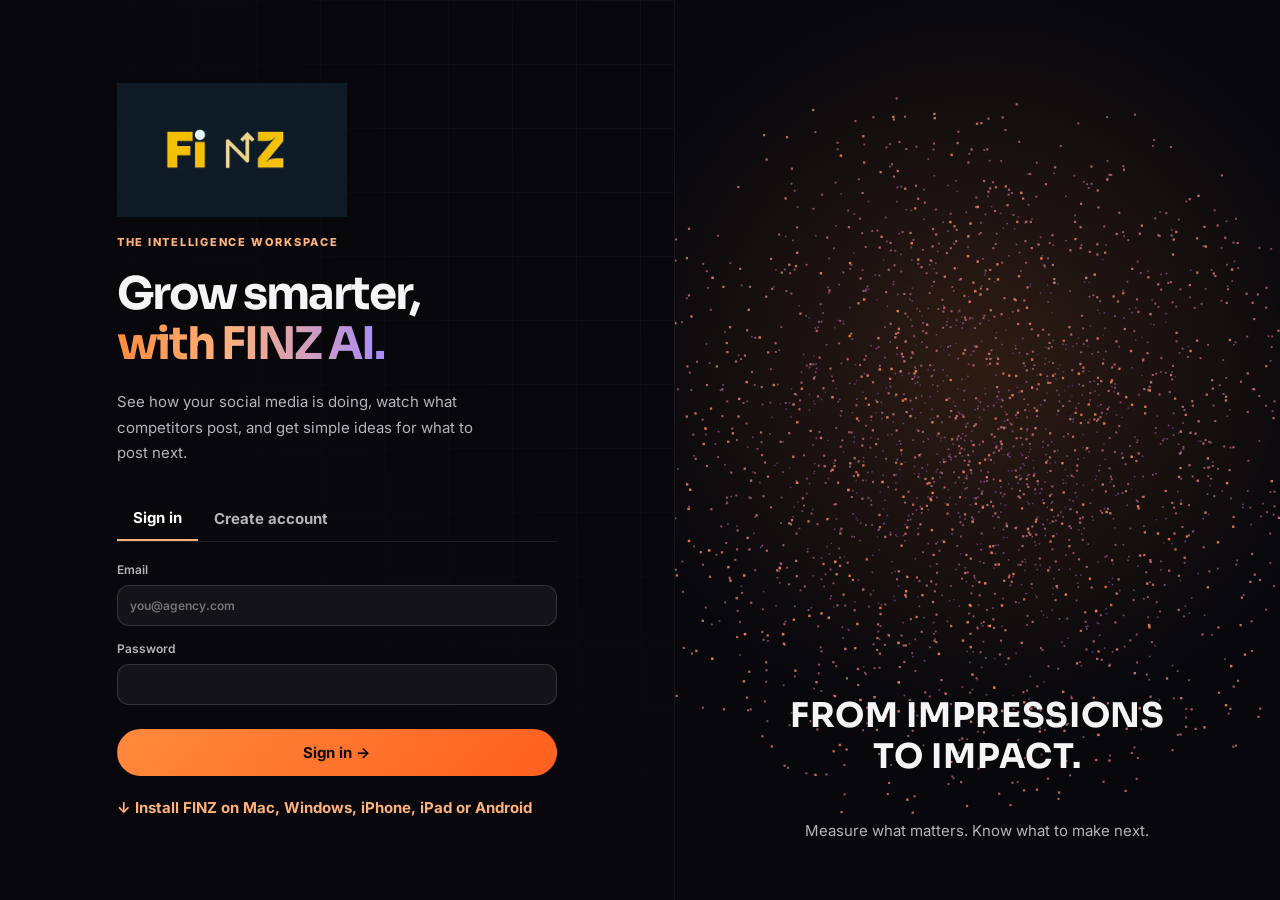
==== commit 8f46b00f: "Add AI Studio to the menu Updated version query parameter for app.js script." ====
--- a/static/index.html
+++ b/static/index.html
@@ -1,10 +1,10 @@
-<!doctype html><html lang="en"><head><meta charset="utf-8"><meta name="viewport" content="width=device-width,initial-scale=1"><meta name="theme-color" content="#07070c"><title>FINZ — AI Growth Intelligence</title><link rel="manifest" href="/static/manifest.webmanifest"><link rel="apple-touch-icon" href="/static/icon-192.png"><link rel="icon" href="/static/icon-192.png"><link rel="preconnect" href="https://fonts.googleapis.com"><link rel="preconnect" href="https://fonts.gstatic.com" crossorigin><link href="https://fonts.googleapis.com/css2?family=Sora:wght@500;600;700;800&family=Inter:wght@400;500;600;700&display=swap" rel="stylesheet"><link rel="stylesheet" href="/static/styles.css?v=4"></head><body>
+<!doctype html><html lang="en"><head><meta charset="utf-8"><meta name="viewport" content="width=device-width,initial-scale=1"><meta name="theme-color" content="#07070c"><title>FINZ — AI Growth Intelligence</title><link rel="manifest" href="/static/manifest.webmanifest"><link rel="apple-touch-icon" href="/static/icon-192.png"><link rel="icon" href="/static/icon-192.png"><link rel="preconnect" href="https://fonts.googleapis.com"><link rel="preconnect" href="https://fonts.gstatic.com" crossorigin><link href="https://fonts.googleapis.com/css2?family=Sora:wght@500;600;700;800&family=Inter:wght@400;500;600;700&display=swap" rel="stylesheet"><link rel="stylesheet" href="/static/styles.css?v=5"></head><body>
 <div id="splash" class="splash" role="status" aria-live="polite"><img src="/static/icon-192.png" alt=""><div class="spinner"></div><p>Loading FINZ…</p></div>
 <div id="toast" role="status" aria-live="polite"></div>
 <section id="auth" class="auth-screen"><div class="auth-panel"><img class="finz-auth-logo" src="/static/finz-original-logo.jpg" alt="FINZ logo"><div class="eyebrow">THE INTELLIGENCE WORKSPACE</div><h1>Grow smarter,<br><em>with FINZ AI.</em></h1><p>See how your social media is doing, watch what competitors post, and get simple ideas for what to post next.</p><div class="auth-tabs"><button id="loginTab" class="selected" onclick="authTab('login')">Sign in</button><button id="registerTab" onclick="authTab('register')">Create account</button></div><form id="authForm"><label>Email<input type="email" name="email" autocomplete="email" placeholder="you@agency.com" required></label><label>Password<input type="password" name="password" autocomplete="current-password" minlength="8" required></label><button type="submit" class="btn primary full" id="authSubmit">Sign in →</button></form><a class="auth-install" href="/download">↓ Install FINZ on Mac, Windows, iPhone, iPad or Android</a></div><div class="auth-graphic"><canvas id="authCanvas" role="img" aria-label="Interactive 3D particle shape"></canvas><h2>FROM IMPRESSIONS<br>TO IMPACT.</h2><p>Measure what matters. Know what to make next.</p></div></section>
-<div id="app" class="app hidden"><aside class="sidebar"><div class="logo"><img src="/static/icon-192.png" class="finz-side-icon" alt="FINZ"><div><strong>FINZ</strong><small>AI GROWTH STUDIO</small></div></div><div class="side-label">CLIENT / BUSINESS</div><div class="workspace-row"><select id="workspaceSelect" aria-label="Choose workspace"></select><button class="squarebtn" title="Add a new client" aria-label="Add a new client" onclick="openModal('workspaceModal')">＋</button></div><div class="side-label">MENU</div><nav id="nav"><button data-page="overview" class="active" onclick="navigate('overview')"><span>◫</span> Home</button><button data-page="competitors" onclick="navigate('competitors')"><span>◎</span> Competitors</button><button data-page="audience" onclick="navigate('audience')"><span>◉</span> Audience</button><button data-page="reports" onclick="navigate('reports')"><span>✧</span> Post Ideas</button><button data-page="imports" onclick="navigate('imports')"><span>↥</span> Upload Data</button><button data-page="integrations" onclick="navigate('integrations')"><span>⌘</span> Connect Apps</button><a class="nav-download" href="/download"><span>↓</span> Install FINZ App</a></nav><div class="sidebar-bottom"><div class="mini-card"><span class="live-dot"></span><b>Your data is private</b><p>Only you and your team can see this client's numbers.</p></div><div id="userEmail" class="user-email"></div><button class="logout" onclick="logout()">↪ &nbsp; Sign out</button></div></aside>
+<div id="app" class="app hidden"><aside class="sidebar"><div class="logo"><img src="/static/icon-192.png" class="finz-side-icon" alt="FINZ"><div><strong>FINZ</strong><small>AI GROWTH STUDIO</small></div></div><div class="side-label">CLIENT / BUSINESS</div><div class="workspace-row"><select id="workspaceSelect" aria-label="Choose workspace"></select><button class="squarebtn" title="Add a new client" aria-label="Add a new client" onclick="openModal('workspaceModal')">＋</button></div><div class="side-label">MENU</div><nav id="nav"><button data-page="overview" class="active" onclick="navigate('overview')"><span>◫</span> Home</button><button data-page="competitors" onclick="navigate('competitors')"><span>◎</span> Competitors</button><button data-page="audience" onclick="navigate('audience')"><span>◉</span> Audience</button><button data-page="reports" onclick="navigate('reports')"><span>✧</span> Post Ideas</button><button data-page="studio" onclick="navigate('studio')"><span>✦</span> AI Studio</button><button data-page="imports" onclick="navigate('imports')"><span>↥</span> Upload Data</button><button data-page="integrations" onclick="navigate('integrations')"><span>⌘</span> Connect Apps</button><a class="nav-download" href="/download"><span>↓</span> Install FINZ App</a></nav><div class="sidebar-bottom"><div class="mini-card"><span class="live-dot"></span><b>Your data is private</b><p>Only you and your team can see this client's numbers.</p></div><div id="userEmail" class="user-email"></div><button class="logout" onclick="logout()">↪ &nbsp; Sign out</button></div></aside>
 <div class="main"><header><div><button class="mobile-menu" onclick="document.querySelector('.sidebar').classList.toggle('open')">☰</button><span class="breadcrumb"><span id="crumb">Home</span></span></div><div class="header-right"><button class="btn small secondary" onclick="navigate('imports')">↥ Upload data</button></div></header><main id="content"></main><nav class="tabbar" aria-label="Main menu"><button data-page="overview" onclick="navigate('overview')"><span>◫</span>Home</button><button data-page="competitors" onclick="navigate('competitors')"><span>◎</span>Competitors</button><button data-page="reports" onclick="navigate('reports')"><span>✧</span>Ideas</button><button data-page="audience" onclick="navigate('audience')"><span>◉</span>Audience</button><button data-page="imports" onclick="navigate('imports')"><span>↥</span>Upload</button></nav><footer><span>FINZ / V1.0</span><span>Private client workspaces · Dubai, UAE</span></footer></div></div>
 <dialog id="workspaceModal" class="modal"><form id="workspaceForm"><div class="modal-heading"><h2>Add a new client</h2><button type="button" onclick="closeModal('workspaceModal')" class="close">×</button></div><p>Each business gets its own private space, so their numbers never mix.</p><label>Business name<input name="name" placeholder="e.g. Your client business" required minlength="2"></label><label>Industry<input name="industry" value="Hospitality" required></label><label>Location<input name="location" value="Dubai, UAE"></label><button class="btn primary full" type="submit">Add client →</button></form></dialog>
 <dialog id="competitorModal" class="modal"><form id="competitorForm"><div class="modal-heading"><h2>Add competitor</h2><button type="button" class="close" onclick="closeModal('competitorModal')">×</button></div><label>Competitor name<input name="name" required placeholder="e.g. The Six"></label><label>Instagram username (optional)<input name="handle" placeholder="@account"></label><p class="hint">A business you want to keep an eye on, for example another café nearby.</p><button class="btn primary full" type="submit">Add competitor</button></form></dialog>
 <dialog id="reelModal" class="modal"><form id="reelForm"><div class="modal-heading"><h2>Save competitor Reel</h2><button type="button" class="close" onclick="closeModal('reelModal')">×</button></div><label>Competitor<select name="competitor_id" id="reelCompetitor" required></select></label><label>Instagram Reel URL<input name="url" required placeholder="https://www.instagram.com/reel/..."></label><label>Date it was posted (if you know it)<input type="date" name="posted_at"></label><label>Content type<select name="content_type"><option>Funny / Relatable</option><option>Games / Gameplay</option><option>Food & Drinks</option><option>Events / Tournaments</option><option>Birthday / Groups</option><option>Other</option></select></label><label>What did you notice? (optional)<textarea name="notes" rows="3" placeholder="e.g. Funny opening, good music, ended with a booking offer"></textarea></label><p class="hint">Tip: open the Reel on Instagram, tap Share → Copy link, and paste it here.</p><button type="submit" class="btn primary full">Save Reel →</button></form></dialog>
-<script src="/static/app.js?v=9"></script><script>if("serviceWorker" in navigator){window.addEventListener("load",()=>navigator.serviceWorker.register("/static/sw.js").catch(()=>{}))}</script></body></html>
+<script src="/static/app.js?v=10"></script><script>if("serviceWorker" in navigator){window.addEventListener("load",()=>navigator.serviceWorker.register("/static/sw.js").catch(()=>{}))}</script></body></html>
--- a/static/styles.css
+++ b/static/styles.css
@@ -180,3 +180,23 @@
 .auth-panel h1 em{background:linear-gradient(90deg,#ff8a3d,#ffb27a 40%,#a78bfa);-webkit-background-clip:text;background-clip:text;color:transparent}
 .auth-tabs button.selected{border-bottom-color:var(--orange)}
 .auth-install{color:var(--orange)}
+/* AI Studio */
+.ai-form{margin-bottom:18px}
+.ai-label{font-size:12px;font-weight:700;color:#aab0c8;margin:14px 0 8px;letter-spacing:.3px;text-decoration:none}
+.ai-types{display:flex;flex-wrap:wrap;gap:8px}
+.ai-type{border:1px solid #3a3f55;background:#11152280;color:#dfe2f0;border-radius:999px;padding:9px 14px;font:inherit;font-size:13px;cursor:pointer;transition:.2s}
+.ai-type:hover{border-color:#ff8a3d}
+.ai-type.on{background:linear-gradient(90deg,#ff8a3d,#b45cf6);border-color:transparent;color:#fff;font-weight:700}
+.ai-input{width:100%;margin:0;display:block;border:1px solid #45495f;background:#101525;color:#eff0f8;border-radius:10px;padding:11px 12px;font:inherit;font-size:14px;outline:0;resize:vertical}
+.ai-input:focus{border-color:#ff8a3d}
+.ai-row{display:grid;grid-template-columns:repeat(3,minmax(0,1fr));gap:12px}
+@media(max-width:700px){.ai-row{grid-template-columns:1fr}}
+.ai-group{margin-top:16px}
+.ai-items{display:grid;grid-template-columns:repeat(auto-fill,minmax(300px,1fr));gap:12px;margin-top:10px}
+.ai-item{border:1px solid #2c3146;border-radius:14px;padding:16px;background:#0d1020}
+.ai-item h3{font-size:15px;margin:0;color:#fff}
+.ai-hook{color:#ffb27d;font-weight:600;margin:10px 0}
+.ai-body{white-space:pre-line;color:#d6d9ea;font-size:13.5px;line-height:1.6}
+.ai-tags{color:#b98bff;font-size:13px;margin-top:10px;word-break:break-word}
+.ai-cta{color:#7ee2a8;font-weight:600;font-size:13px;margin-top:8px}
+.muted-t{color:#8a90a8;font-weight:500}
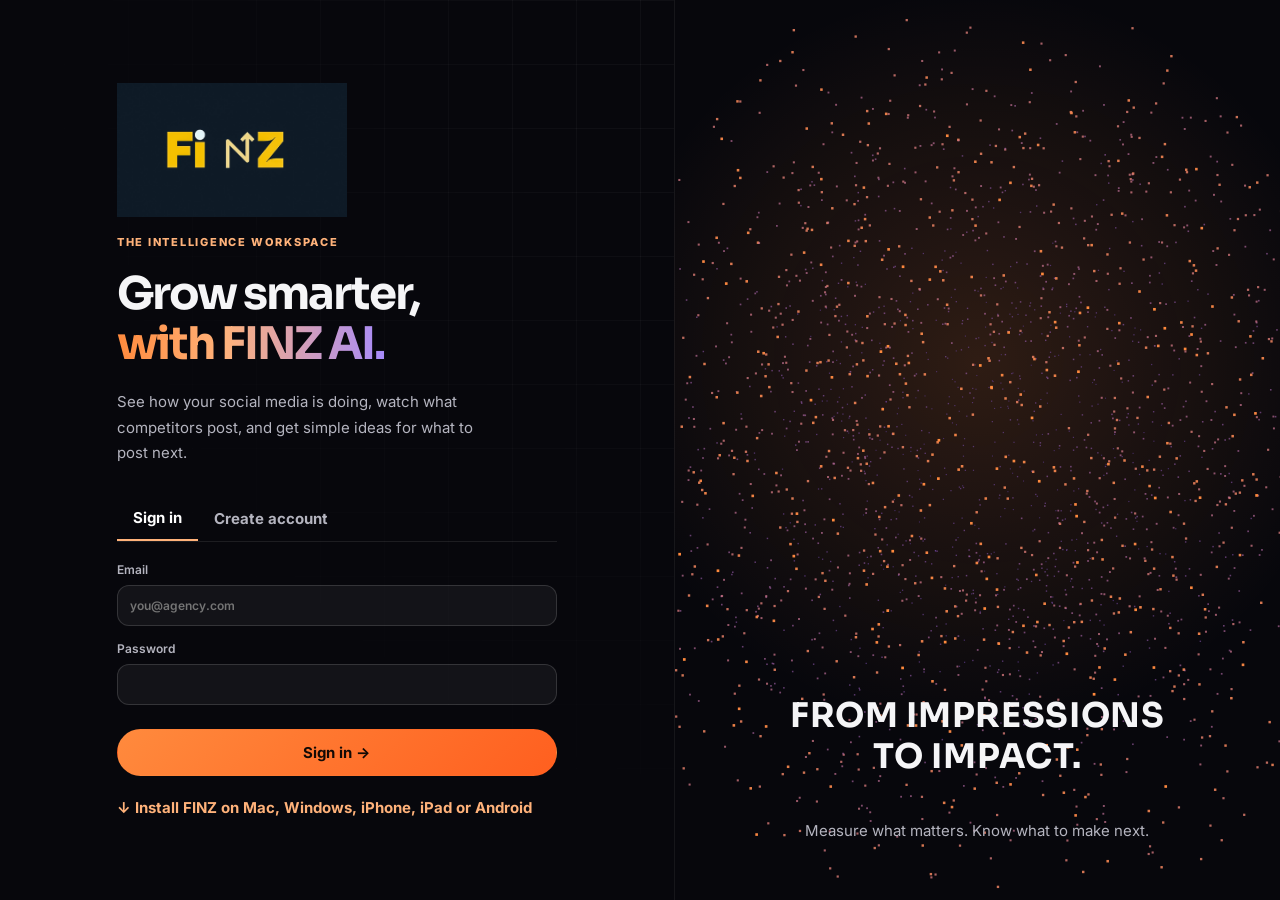
==== commit 8e39f241: "Add social sign-in area to login screen" ====
--- a/static/index.html
+++ b/static/index.html
@@ -1,10 +1,10 @@
-<!doctype html><html lang="en"><head><meta charset="utf-8"><meta name="viewport" content="width=device-width,initial-scale=1"><meta name="theme-color" content="#07070c"><title>FINZ — AI Growth Intelligence</title><link rel="manifest" href="/static/manifest.webmanifest"><link rel="apple-touch-icon" href="/static/icon-192.png"><link rel="icon" href="/static/icon-192.png"><link rel="preconnect" href="https://fonts.googleapis.com"><link rel="preconnect" href="https://fonts.gstatic.com" crossorigin><link href="https://fonts.googleapis.com/css2?family=Sora:wght@500;600;700;800&family=Inter:wght@400;500;600;700&display=swap" rel="stylesheet"><link rel="stylesheet" href="/static/styles.css?v=5"></head><body>
+<!doctype html><html lang="en"><head><meta charset="utf-8"><meta name="viewport" content="width=device-width,initial-scale=1"><meta name="theme-color" content="#07070c"><title>FINZ — AI Growth Intelligence</title><link rel="manifest" href="/static/manifest.webmanifest"><link rel="apple-touch-icon" href="/static/icon-192.png"><link rel="icon" href="/static/icon-192.png"><link rel="preconnect" href="https://fonts.googleapis.com"><link rel="preconnect" href="https://fonts.gstatic.com" crossorigin><link href="https://fonts.googleapis.com/css2?family=Sora:wght@500;600;700;800&family=Inter:wght@400;500;600;700&display=swap" rel="stylesheet"><link rel="stylesheet" href="/static/styles.css?v=6"></head><body>
 <div id="splash" class="splash" role="status" aria-live="polite"><img src="/static/icon-192.png" alt=""><div class="spinner"></div><p>Loading FINZ…</p></div>
 <div id="toast" role="status" aria-live="polite"></div>
-<section id="auth" class="auth-screen"><div class="auth-panel"><img class="finz-auth-logo" src="/static/finz-original-logo.jpg" alt="FINZ logo"><div class="eyebrow">THE INTELLIGENCE WORKSPACE</div><h1>Grow smarter,<br><em>with FINZ AI.</em></h1><p>See how your social media is doing, watch what competitors post, and get simple ideas for what to post next.</p><div class="auth-tabs"><button id="loginTab" class="selected" onclick="authTab('login')">Sign in</button><button id="registerTab" onclick="authTab('register')">Create account</button></div><form id="authForm"><label>Email<input type="email" name="email" autocomplete="email" placeholder="you@agency.com" required></label><label>Password<input type="password" name="password" autocomplete="current-password" minlength="8" required></label><button type="submit" class="btn primary full" id="authSubmit">Sign in →</button></form><a class="auth-install" href="/download">↓ Install FINZ on Mac, Windows, iPhone, iPad or Android</a></div><div class="auth-graphic"><canvas id="authCanvas" role="img" aria-label="Interactive 3D particle shape"></canvas><h2>FROM IMPRESSIONS<br>TO IMPACT.</h2><p>Measure what matters. Know what to make next.</p></div></section>
+<section id="auth" class="auth-screen"><div class="auth-panel"><img class="finz-auth-logo" src="/static/finz-original-logo.jpg" alt="FINZ logo"><div class="eyebrow">THE INTELLIGENCE WORKSPACE</div><h1>Grow smarter,<br><em>with FINZ AI.</em></h1><p>See how your social media is doing, watch what competitors post, and get simple ideas for what to post next.</p><div class="auth-tabs"><button id="loginTab" class="selected" onclick="authTab('login')">Sign in</button><button id="registerTab" onclick="authTab('register')">Create account</button></div><div id="socialLogin" class="social-login hidden"></div><form id="authForm"><label>Email<input type="email" name="email" autocomplete="email" placeholder="you@agency.com" required></label><label>Password<input type="password" name="password" autocomplete="current-password" minlength="8" required></label><button type="submit" class="btn primary full" id="authSubmit">Sign in →</button></form><a class="auth-install" href="/download">↓ Install FINZ on Mac, Windows, iPhone, iPad or Android</a></div><div class="auth-graphic"><canvas id="authCanvas" role="img" aria-label="Interactive 3D particle shape"></canvas><h2>FROM IMPRESSIONS<br>TO IMPACT.</h2><p>Measure what matters. Know what to make next.</p></div></section>
 <div id="app" class="app hidden"><aside class="sidebar"><div class="logo"><img src="/static/icon-192.png" class="finz-side-icon" alt="FINZ"><div><strong>FINZ</strong><small>AI GROWTH STUDIO</small></div></div><div class="side-label">CLIENT / BUSINESS</div><div class="workspace-row"><select id="workspaceSelect" aria-label="Choose workspace"></select><button class="squarebtn" title="Add a new client" aria-label="Add a new client" onclick="openModal('workspaceModal')">＋</button></div><div class="side-label">MENU</div><nav id="nav"><button data-page="overview" class="active" onclick="navigate('overview')"><span>◫</span> Home</button><button data-page="competitors" onclick="navigate('competitors')"><span>◎</span> Competitors</button><button data-page="audience" onclick="navigate('audience')"><span>◉</span> Audience</button><button data-page="reports" onclick="navigate('reports')"><span>✧</span> Post Ideas</button><button data-page="studio" onclick="navigate('studio')"><span>✦</span> AI Studio</button><button data-page="imports" onclick="navigate('imports')"><span>↥</span> Upload Data</button><button data-page="integrations" onclick="navigate('integrations')"><span>⌘</span> Connect Apps</button><a class="nav-download" href="/download"><span>↓</span> Install FINZ App</a></nav><div class="sidebar-bottom"><div class="mini-card"><span class="live-dot"></span><b>Your data is private</b><p>Only you and your team can see this client's numbers.</p></div><div id="userEmail" class="user-email"></div><button class="logout" onclick="logout()">↪ &nbsp; Sign out</button></div></aside>
 <div class="main"><header><div><button class="mobile-menu" onclick="document.querySelector('.sidebar').classList.toggle('open')">☰</button><span class="breadcrumb"><span id="crumb">Home</span></span></div><div class="header-right"><button class="btn small secondary" onclick="navigate('imports')">↥ Upload data</button></div></header><main id="content"></main><nav class="tabbar" aria-label="Main menu"><button data-page="overview" onclick="navigate('overview')"><span>◫</span>Home</button><button data-page="competitors" onclick="navigate('competitors')"><span>◎</span>Competitors</button><button data-page="reports" onclick="navigate('reports')"><span>✧</span>Ideas</button><button data-page="audience" onclick="navigate('audience')"><span>◉</span>Audience</button><button data-page="imports" onclick="navigate('imports')"><span>↥</span>Upload</button></nav><footer><span>FINZ / V1.0</span><span>Private client workspaces · Dubai, UAE</span></footer></div></div>
 <dialog id="workspaceModal" class="modal"><form id="workspaceForm"><div class="modal-heading"><h2>Add a new client</h2><button type="button" onclick="closeModal('workspaceModal')" class="close">×</button></div><p>Each business gets its own private space, so their numbers never mix.</p><label>Business name<input name="name" placeholder="e.g. Your client business" required minlength="2"></label><label>Industry<input name="industry" value="Hospitality" required></label><label>Location<input name="location" value="Dubai, UAE"></label><button class="btn primary full" type="submit">Add client →</button></form></dialog>
 <dialog id="competitorModal" class="modal"><form id="competitorForm"><div class="modal-heading"><h2>Add competitor</h2><button type="button" class="close" onclick="closeModal('competitorModal')">×</button></div><label>Competitor name<input name="name" required placeholder="e.g. The Six"></label><label>Instagram username (optional)<input name="handle" placeholder="@account"></label><p class="hint">A business you want to keep an eye on, for example another café nearby.</p><button class="btn primary full" type="submit">Add competitor</button></form></dialog>
 <dialog id="reelModal" class="modal"><form id="reelForm"><div class="modal-heading"><h2>Save competitor Reel</h2><button type="button" class="close" onclick="closeModal('reelModal')">×</button></div><label>Competitor<select name="competitor_id" id="reelCompetitor" required></select></label><label>Instagram Reel URL<input name="url" required placeholder="https://www.instagram.com/reel/..."></label><label>Date it was posted (if you know it)<input type="date" name="posted_at"></label><label>Content type<select name="content_type"><option>Funny / Relatable</option><option>Games / Gameplay</option><option>Food & Drinks</option><option>Events / Tournaments</option><option>Birthday / Groups</option><option>Other</option></select></label><label>What did you notice? (optional)<textarea name="notes" rows="3" placeholder="e.g. Funny opening, good music, ended with a booking offer"></textarea></label><p class="hint">Tip: open the Reel on Instagram, tap Share → Copy link, and paste it here.</p><button type="submit" class="btn primary full">Save Reel →</button></form></dialog>
-<script src="/static/app.js?v=10"></script><script>if("serviceWorker" in navigator){window.addEventListener("load",()=>navigator.serviceWorker.register("/static/sw.js").catch(()=>{}))}</script></body></html>
+<script src="/static/app.js?v=11"></script><script>if("serviceWorker" in navigator){window.addEventListener("load",()=>navigator.serviceWorker.register("/static/sw.js").catch(()=>{}))}</script></body></html>
--- a/static/styles.css
+++ b/static/styles.css
@@ -200,3 +200,12 @@
 .ai-tags{color:#b98bff;font-size:13px;margin-top:10px;word-break:break-word}
 .ai-cta{color:#7ee2a8;font-weight:600;font-size:13px;margin-top:8px}
 .muted-t{color:#8a90a8;font-weight:500}
+/* Social sign-in */
+.social-login{display:grid;gap:10px;margin:4px 0 6px}
+.social-login.hidden{display:none}
+.social-btn{display:flex;align-items:center;justify-content:center;height:48px;border-radius:12px;font-weight:700;font-size:15px;text-decoration:none;border:1px solid #3a3f55;background:#fff;color:#1f1f1f;transition:transform .15s,box-shadow .15s}
+.social-btn:hover{transform:translateY(-1px);box-shadow:0 8px 24px #0006}
+.social-btn.apple{background:#000;color:#fff;border-color:#444}
+.social-btn.facebook{background:#1877f2;color:#fff;border-color:#1877f2}
+.or-line{display:flex;align-items:center;gap:12px;color:#7d84a0;font-size:12px;margin:8px 0 0}
+.or-line:before,.or-line:after{content:"";flex:1;height:1px;background:#2f3448}
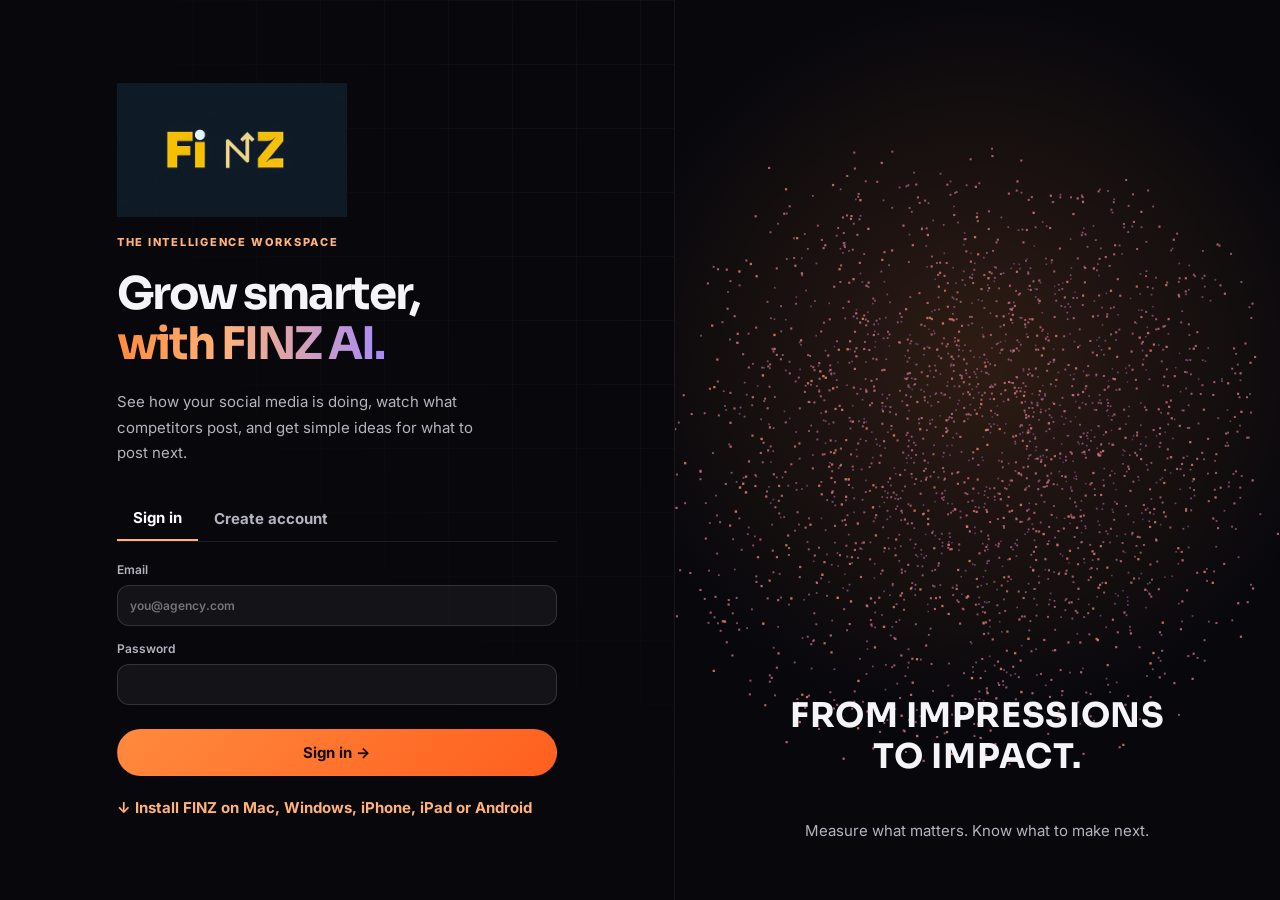
==== commit 4269c58d: "Load new app version" ====
--- a/static/index.html
+++ b/static/index.html
@@ -1,4 +1,4 @@
-<!doctype html><html lang="en"><head><meta charset="utf-8"><meta name="viewport" content="width=device-width,initial-scale=1"><meta name="theme-color" content="#07070c"><title>FINZ — AI Growth Intelligence</title><link rel="manifest" href="/static/manifest.webmanifest"><link rel="apple-touch-icon" href="/static/icon-192.png"><link rel="icon" href="/static/icon-192.png"><link rel="preconnect" href="https://fonts.googleapis.com"><link rel="preconnect" href="https://fonts.gstatic.com" crossorigin><link href="https://fonts.googleapis.com/css2?family=Sora:wght@500;600;700;800&family=Inter:wght@400;500;600;700&display=swap" rel="stylesheet"><link rel="stylesheet" href="/static/styles.css?v=6"></head><body>
+<!doctype html><html lang="en"><head><meta charset="utf-8"><meta name="viewport" content="width=device-width,initial-scale=1"><meta name="theme-color" content="#07070c"><title>FINZ — AI Growth Intelligence</title><link rel="manifest" href="/static/manifest.webmanifest"><link rel="apple-touch-icon" href="/static/icon-192.png"><link rel="icon" href="/static/icon-192.png"><link rel="preconnect" href="https://fonts.googleapis.com"><link rel="preconnect" href="https://fonts.gstatic.com" crossorigin><link href="https://fonts.googleapis.com/css2?family=Sora:wght@500;600;700;800&family=Inter:wght@400;500;600;700&display=swap" rel="stylesheet"><link rel="stylesheet" href="/static/styles.css?v=7"></head><body>
 <div id="splash" class="splash" role="status" aria-live="polite"><img src="/static/icon-192.png" alt=""><div class="spinner"></div><p>Loading FINZ…</p></div>
 <div id="toast" role="status" aria-live="polite"></div>
 <section id="auth" class="auth-screen"><div class="auth-panel"><img class="finz-auth-logo" src="/static/finz-original-logo.jpg" alt="FINZ logo"><div class="eyebrow">THE INTELLIGENCE WORKSPACE</div><h1>Grow smarter,<br><em>with FINZ AI.</em></h1><p>See how your social media is doing, watch what competitors post, and get simple ideas for what to post next.</p><div class="auth-tabs"><button id="loginTab" class="selected" onclick="authTab('login')">Sign in</button><button id="registerTab" onclick="authTab('register')">Create account</button></div><div id="socialLogin" class="social-login hidden"></div><form id="authForm"><label>Email<input type="email" name="email" autocomplete="email" placeholder="you@agency.com" required></label><label>Password<input type="password" name="password" autocomplete="current-password" minlength="8" required></label><button type="submit" class="btn primary full" id="authSubmit">Sign in →</button></form><a class="auth-install" href="/download">↓ Install FINZ on Mac, Windows, iPhone, iPad or Android</a></div><div class="auth-graphic"><canvas id="authCanvas" role="img" aria-label="Interactive 3D particle shape"></canvas><h2>FROM IMPRESSIONS<br>TO IMPACT.</h2><p>Measure what matters. Know what to make next.</p></div></section>
@@ -7,4 +7,4 @@
 <dialog id="workspaceModal" class="modal"><form id="workspaceForm"><div class="modal-heading"><h2>Add a new client</h2><button type="button" onclick="closeModal('workspaceModal')" class="close">×</button></div><p>Each business gets its own private space, so their numbers never mix.</p><label>Business name<input name="name" placeholder="e.g. Your client business" required minlength="2"></label><label>Industry<input name="industry" value="Hospitality" required></label><label>Location<input name="location" value="Dubai, UAE"></label><button class="btn primary full" type="submit">Add client →</button></form></dialog>
 <dialog id="competitorModal" class="modal"><form id="competitorForm"><div class="modal-heading"><h2>Add competitor</h2><button type="button" class="close" onclick="closeModal('competitorModal')">×</button></div><label>Competitor name<input name="name" required placeholder="e.g. The Six"></label><label>Instagram username (optional)<input name="handle" placeholder="@account"></label><p class="hint">A business you want to keep an eye on, for example another café nearby.</p><button class="btn primary full" type="submit">Add competitor</button></form></dialog>
 <dialog id="reelModal" class="modal"><form id="reelForm"><div class="modal-heading"><h2>Save competitor Reel</h2><button type="button" class="close" onclick="closeModal('reelModal')">×</button></div><label>Competitor<select name="competitor_id" id="reelCompetitor" required></select></label><label>Instagram Reel URL<input name="url" required placeholder="https://www.instagram.com/reel/..."></label><label>Date it was posted (if you know it)<input type="date" name="posted_at"></label><label>Content type<select name="content_type"><option>Funny / Relatable</option><option>Games / Gameplay</option><option>Food & Drinks</option><option>Events / Tournaments</option><option>Birthday / Groups</option><option>Other</option></select></label><label>What did you notice? (optional)<textarea name="notes" rows="3" placeholder="e.g. Funny opening, good music, ended with a booking offer"></textarea></label><p class="hint">Tip: open the Reel on Instagram, tap Share → Copy link, and paste it here.</p><button type="submit" class="btn primary full">Save Reel →</button></form></dialog>
-<script src="/static/app.js?v=11"></script><script>if("serviceWorker" in navigator){window.addEventListener("load",()=>navigator.serviceWorker.register("/static/sw.js").catch(()=>{}))}</script></body></html>
+<script src="/static/app.js?v=12"></script><script>if("serviceWorker" in navigator){window.addEventListener("load",()=>navigator.serviceWorker.register("/static/sw.js").catch(()=>{}))}</script></body></html>
--- a/static/styles.css
+++ b/static/styles.css
@@ -209,3 +209,18 @@
 .social-btn.facebook{background:#1877f2;color:#fff;border-color:#1877f2}
 .or-line{display:flex;align-items:center;gap:12px;color:#7d84a0;font-size:12px;margin:8px 0 0}
 .or-line:before,.or-line:after{content:"";flex:1;height:1px;background:#2f3448}
+/* Instagram top posts */
+.post-tips{display:grid;gap:4px;margin:4px 0 14px;color:#d6d9ea;font-size:13.5px}
+.post-tips p{margin:0}
+.post-tips b{color:#ffb27d}
+.post-grid{display:grid;grid-template-columns:repeat(auto-fill,minmax(170px,1fr));gap:12px}
+.post-card{display:block;border:1px solid #2c3146;border-radius:14px;overflow:hidden;background:#0d1020;color:inherit;text-decoration:none;transition:transform .15s,border-color .15s}
+.post-card:hover{transform:translateY(-2px);border-color:#ff8a3d}
+.post-thumb{position:relative;aspect-ratio:4/5;background:linear-gradient(135deg,#2a1f3d,#3a2416)}
+.post-thumb img{width:100%;height:100%;object-fit:cover;display:block}
+.post-kind{position:absolute;top:8px;left:8px;font-size:10px;font-weight:700;background:#000a;color:#fff;padding:4px 8px;border-radius:99px}
+.post-meta{padding:10px 11px 12px}
+.post-meta p{margin:0 0 8px;font-size:12.5px;line-height:1.4;color:#e6e8f3;min-height:34px}
+.post-nums{display:flex;flex-wrap:wrap;gap:8px;font-size:11.5px;color:#aab0c8}
+.post-meta small{display:block;margin-top:6px;color:#7d84a0;font-size:11px}
+@media(max-width:600px){.post-grid{grid-template-columns:repeat(2,minmax(0,1fr));gap:9px}.post-meta p{font-size:12px}.post-nums{gap:6px;font-size:11px}}
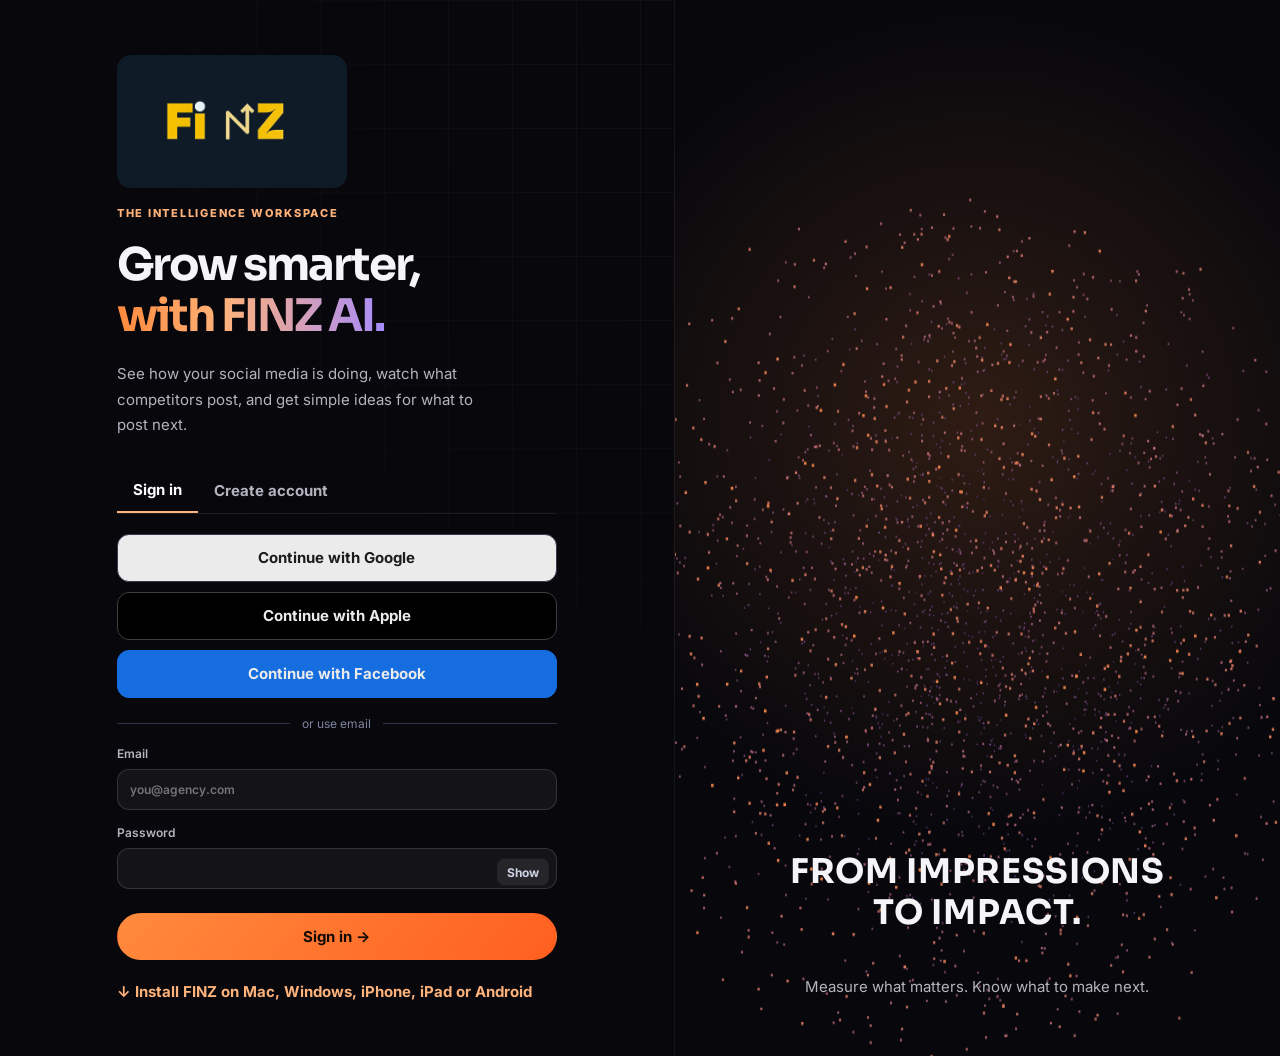
==== commit 01c6dce0: "Password show/hide and hint on sign-in screen Updated the version of the app.js script from v12 to v" ====
--- a/static/index.html
+++ b/static/index.html
@@ -1,10 +1,10 @@
-<!doctype html><html lang="en"><head><meta charset="utf-8"><meta name="viewport" content="width=device-width,initial-scale=1"><meta name="theme-color" content="#07070c"><title>FINZ — AI Growth Intelligence</title><link rel="manifest" href="/static/manifest.webmanifest"><link rel="apple-touch-icon" href="/static/icon-192.png"><link rel="icon" href="/static/icon-192.png"><link rel="preconnect" href="https://fonts.googleapis.com"><link rel="preconnect" href="https://fonts.gstatic.com" crossorigin><link href="https://fonts.googleapis.com/css2?family=Sora:wght@500;600;700;800&family=Inter:wght@400;500;600;700&display=swap" rel="stylesheet"><link rel="stylesheet" href="/static/styles.css?v=7"></head><body>
+<!doctype html><html lang="en"><head><meta charset="utf-8"><meta name="viewport" content="width=device-width,initial-scale=1"><meta name="theme-color" content="#07070c"><title>FINZ — AI Growth Intelligence</title><link rel="manifest" href="/static/manifest.webmanifest"><link rel="apple-touch-icon" href="/static/icon-192.png"><link rel="icon" href="/static/icon-192.png"><link rel="preconnect" href="https://fonts.googleapis.com"><link rel="preconnect" href="https://fonts.gstatic.com" crossorigin><link href="https://fonts.googleapis.com/css2?family=Sora:wght@500;600;700;800&family=Inter:wght@400;500;600;700&display=swap" rel="stylesheet"><link rel="stylesheet" href="/static/styles.css?v=8"></head><body>
 <div id="splash" class="splash" role="status" aria-live="polite"><img src="/static/icon-192.png" alt=""><div class="spinner"></div><p>Loading FINZ…</p></div>
 <div id="toast" role="status" aria-live="polite"></div>
-<section id="auth" class="auth-screen"><div class="auth-panel"><img class="finz-auth-logo" src="/static/finz-original-logo.jpg" alt="FINZ logo"><div class="eyebrow">THE INTELLIGENCE WORKSPACE</div><h1>Grow smarter,<br><em>with FINZ AI.</em></h1><p>See how your social media is doing, watch what competitors post, and get simple ideas for what to post next.</p><div class="auth-tabs"><button id="loginTab" class="selected" onclick="authTab('login')">Sign in</button><button id="registerTab" onclick="authTab('register')">Create account</button></div><div id="socialLogin" class="social-login hidden"></div><form id="authForm"><label>Email<input type="email" name="email" autocomplete="email" placeholder="you@agency.com" required></label><label>Password<input type="password" name="password" autocomplete="current-password" minlength="8" required></label><button type="submit" class="btn primary full" id="authSubmit">Sign in →</button></form><a class="auth-install" href="/download">↓ Install FINZ on Mac, Windows, iPhone, iPad or Android</a></div><div class="auth-graphic"><canvas id="authCanvas" role="img" aria-label="Interactive 3D particle shape"></canvas><h2>FROM IMPRESSIONS<br>TO IMPACT.</h2><p>Measure what matters. Know what to make next.</p></div></section>
+<section id="auth" class="auth-screen"><div class="auth-panel"><img class="finz-auth-logo" src="/static/finz-original-logo.jpg" alt="FINZ logo"><div class="eyebrow">THE INTELLIGENCE WORKSPACE</div><h1>Grow smarter,<br><em>with FINZ AI.</em></h1><p>See how your social media is doing, watch what competitors post, and get simple ideas for what to post next.</p><div class="auth-tabs"><button id="loginTab" class="selected" onclick="authTab('login')">Sign in</button><button id="registerTab" onclick="authTab('register')">Create account</button></div><div id="socialLogin" class="social-login hidden"></div><form id="authForm"><label>Email<input type="email" name="email" autocomplete="email" placeholder="you@agency.com" required></label><label>Password<span class="pw-wrap"><input id="authPw" type="password" name="password" autocomplete="current-password" required><button type="button" class="pw-eye" id="pwEye" onclick="togglePw()" aria-label="Show password">Show</button></span></label><p class="pw-hint hidden" id="pwHint">Use at least 10 characters.</p><button type="submit" class="btn primary full" id="authSubmit">Sign in →</button></form><a class="auth-install" href="/download">↓ Install FINZ on Mac, Windows, iPhone, iPad or Android</a></div><div class="auth-graphic"><canvas id="authCanvas" role="img" aria-label="Interactive 3D particle shape"></canvas><h2>FROM IMPRESSIONS<br>TO IMPACT.</h2><p>Measure what matters. Know what to make next.</p></div></section>
 <div id="app" class="app hidden"><aside class="sidebar"><div class="logo"><img src="/static/icon-192.png" class="finz-side-icon" alt="FINZ"><div><strong>FINZ</strong><small>AI GROWTH STUDIO</small></div></div><div class="side-label">CLIENT / BUSINESS</div><div class="workspace-row"><select id="workspaceSelect" aria-label="Choose workspace"></select><button class="squarebtn" title="Add a new client" aria-label="Add a new client" onclick="openModal('workspaceModal')">＋</button></div><div class="side-label">MENU</div><nav id="nav"><button data-page="overview" class="active" onclick="navigate('overview')"><span>◫</span> Home</button><button data-page="competitors" onclick="navigate('competitors')"><span>◎</span> Competitors</button><button data-page="audience" onclick="navigate('audience')"><span>◉</span> Audience</button><button data-page="reports" onclick="navigate('reports')"><span>✧</span> Post Ideas</button><button data-page="studio" onclick="navigate('studio')"><span>✦</span> AI Studio</button><button data-page="imports" onclick="navigate('imports')"><span>↥</span> Upload Data</button><button data-page="integrations" onclick="navigate('integrations')"><span>⌘</span> Connect Apps</button><a class="nav-download" href="/download"><span>↓</span> Install FINZ App</a></nav><div class="sidebar-bottom"><div class="mini-card"><span class="live-dot"></span><b>Your data is private</b><p>Only you and your team can see this client's numbers.</p></div><div id="userEmail" class="user-email"></div><button class="logout" onclick="logout()">↪ &nbsp; Sign out</button></div></aside>
 <div class="main"><header><div><button class="mobile-menu" onclick="document.querySelector('.sidebar').classList.toggle('open')">☰</button><span class="breadcrumb"><span id="crumb">Home</span></span></div><div class="header-right"><button class="btn small secondary" onclick="navigate('imports')">↥ Upload data</button></div></header><main id="content"></main><nav class="tabbar" aria-label="Main menu"><button data-page="overview" onclick="navigate('overview')"><span>◫</span>Home</button><button data-page="competitors" onclick="navigate('competitors')"><span>◎</span>Competitors</button><button data-page="reports" onclick="navigate('reports')"><span>✧</span>Ideas</button><button data-page="audience" onclick="navigate('audience')"><span>◉</span>Audience</button><button data-page="imports" onclick="navigate('imports')"><span>↥</span>Upload</button></nav><footer><span>FINZ / V1.0</span><span>Private client workspaces · Dubai, UAE</span></footer></div></div>
 <dialog id="workspaceModal" class="modal"><form id="workspaceForm"><div class="modal-heading"><h2>Add a new client</h2><button type="button" onclick="closeModal('workspaceModal')" class="close">×</button></div><p>Each business gets its own private space, so their numbers never mix.</p><label>Business name<input name="name" placeholder="e.g. Your client business" required minlength="2"></label><label>Industry<input name="industry" value="Hospitality" required></label><label>Location<input name="location" value="Dubai, UAE"></label><button class="btn primary full" type="submit">Add client →</button></form></dialog>
 <dialog id="competitorModal" class="modal"><form id="competitorForm"><div class="modal-heading"><h2>Add competitor</h2><button type="button" class="close" onclick="closeModal('competitorModal')">×</button></div><label>Competitor name<input name="name" required placeholder="e.g. The Six"></label><label>Instagram username (optional)<input name="handle" placeholder="@account"></label><p class="hint">A business you want to keep an eye on, for example another café nearby.</p><button class="btn primary full" type="submit">Add competitor</button></form></dialog>
 <dialog id="reelModal" class="modal"><form id="reelForm"><div class="modal-heading"><h2>Save competitor Reel</h2><button type="button" class="close" onclick="closeModal('reelModal')">×</button></div><label>Competitor<select name="competitor_id" id="reelCompetitor" required></select></label><label>Instagram Reel URL<input name="url" required placeholder="https://www.instagram.com/reel/..."></label><label>Date it was posted (if you know it)<input type="date" name="posted_at"></label><label>Content type<select name="content_type"><option>Funny / Relatable</option><option>Games / Gameplay</option><option>Food & Drinks</option><option>Events / Tournaments</option><option>Birthday / Groups</option><option>Other</option></select></label><label>What did you notice? (optional)<textarea name="notes" rows="3" placeholder="e.g. Funny opening, good music, ended with a booking offer"></textarea></label><p class="hint">Tip: open the Reel on Instagram, tap Share → Copy link, and paste it here.</p><button type="submit" class="btn primary full">Save Reel →</button></form></dialog>
-<script src="/static/app.js?v=12"></script><script>if("serviceWorker" in navigator){window.addEventListener("load",()=>navigator.serviceWorker.register("/static/sw.js").catch(()=>{}))}</script></body></html>
+<script src="/static/app.js?v=13"></script><script>if("serviceWorker" in navigator){window.addEventListener("load",()=>navigator.serviceWorker.register("/static/sw.js").catch(()=>{}))}</script></body></html>
--- a/static/styles.css
+++ b/static/styles.css
@@ -224,3 +224,14 @@
 .post-nums{display:flex;flex-wrap:wrap;gap:8px;font-size:11.5px;color:#aab0c8}
 .post-meta small{display:block;margin-top:6px;color:#7d84a0;font-size:11px}
 @media(max-width:600px){.post-grid{grid-template-columns:repeat(2,minmax(0,1fr));gap:9px}.post-meta p{font-size:12px}.post-nums{gap:6px;font-size:11px}}
+/* Sign-in polish */
+.finz-auth-logo{border-radius:14px}
+.social-btn.soon{opacity:.92}
+.pw-wrap{position:relative;display:block}
+.pw-wrap input{padding-right:70px!important}
+.pw-eye{position:absolute;right:8px;top:50%;transform:translateY(-50%);margin-top:4px;border:0;background:#ffffff14;color:#cfd3e6;font:inherit;font-size:12px;font-weight:700;padding:6px 10px;border-radius:8px;cursor:pointer}
+.pw-eye:hover{background:#ffffff26}
+.pw-hint{margin:8px 0 0;color:#8a90a8;font-size:12px}
+.pw-hint.hidden{display:none}
+#authSubmit:disabled{opacity:.7;cursor:wait}
+.auth-panel input:-webkit-autofill,.auth-panel input:-webkit-autofill:hover,.auth-panel input:-webkit-autofill:focus{-webkit-text-fill-color:#eff0f8;-webkit-box-shadow:0 0 0 1000px #101525 inset;caret-color:#eff0f8;transition:background-color 9999s}
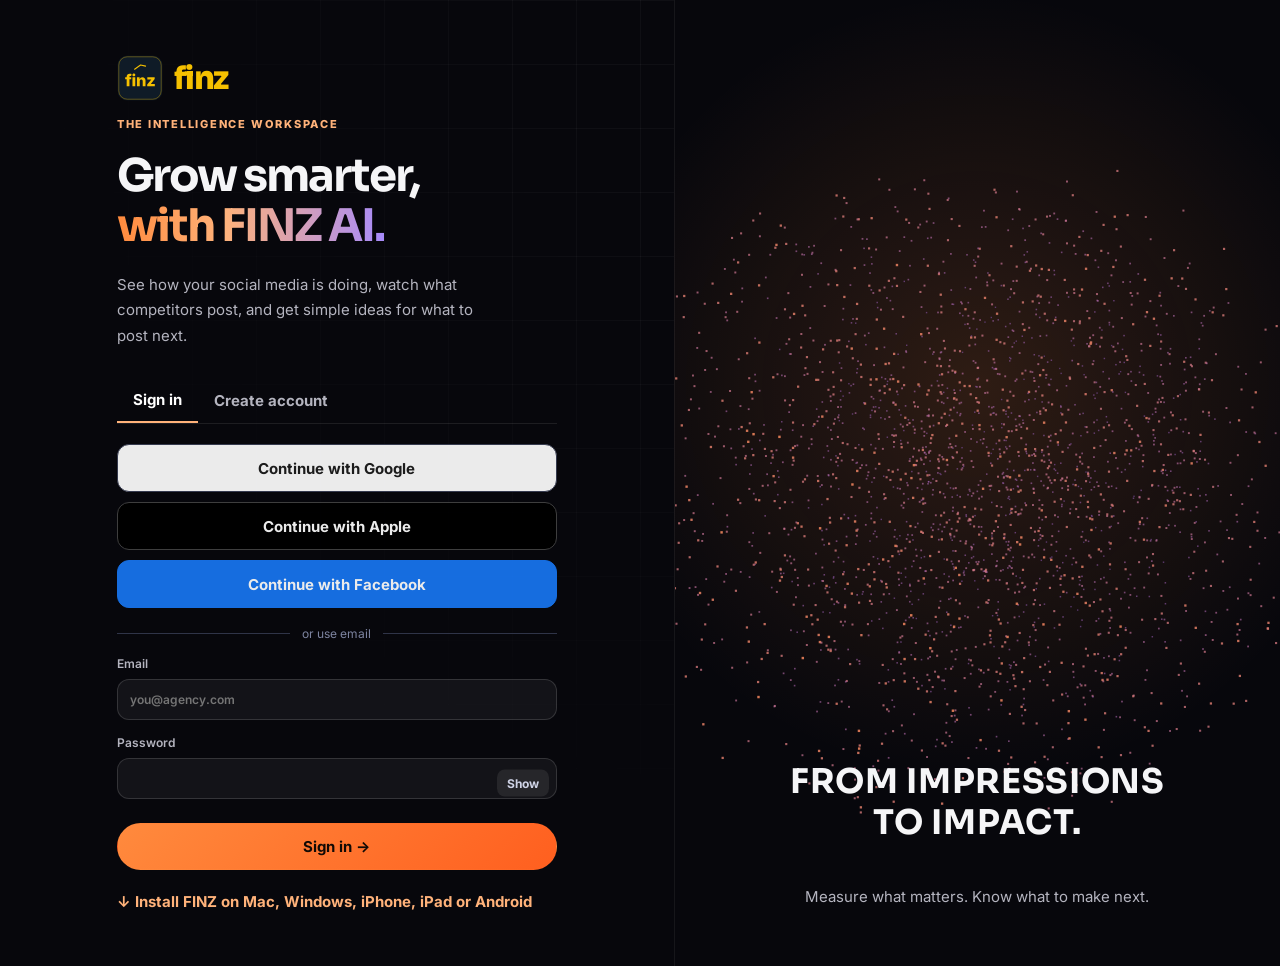
==== commit a609d024: "Use lowercase finz logo, smaller on sign-in Updated splash screen logo and stylesheet version in ind" ====
--- a/static/index.html
+++ b/static/index.html
@@ -1,8 +1,8 @@
-<!doctype html><html lang="en"><head><meta charset="utf-8"><meta name="viewport" content="width=device-width,initial-scale=1"><meta name="theme-color" content="#07070c"><title>FINZ — AI Growth Intelligence</title><link rel="manifest" href="/static/manifest.webmanifest"><link rel="apple-touch-icon" href="/static/icon-192.png"><link rel="icon" href="/static/icon-192.png"><link rel="preconnect" href="https://fonts.googleapis.com"><link rel="preconnect" href="https://fonts.gstatic.com" crossorigin><link href="https://fonts.googleapis.com/css2?family=Sora:wght@500;600;700;800&family=Inter:wght@400;500;600;700&display=swap" rel="stylesheet"><link rel="stylesheet" href="/static/styles.css?v=8"></head><body>
-<div id="splash" class="splash" role="status" aria-live="polite"><img src="/static/icon-192.png" alt=""><div class="spinner"></div><p>Loading FINZ…</p></div>
+<!doctype html><html lang="en"><head><meta charset="utf-8"><meta name="viewport" content="width=device-width,initial-scale=1"><meta name="theme-color" content="#07070c"><title>FINZ — AI Growth Intelligence</title><link rel="manifest" href="/static/manifest.webmanifest"><link rel="apple-touch-icon" href="/static/icon-192.png"><link rel="icon" type="image/svg+xml" href="/static/finz-mark.svg"><link rel="preconnect" href="https://fonts.googleapis.com"><link rel="preconnect" href="https://fonts.gstatic.com" crossorigin><link href="https://fonts.googleapis.com/css2?family=Sora:wght@500;600;700;800&family=Inter:wght@400;500;600;700&display=swap" rel="stylesheet"><link rel="stylesheet" href="/static/styles.css?v=9"></head><body>
+<div id="splash" class="splash" role="status" aria-live="polite"><img src="/static/finz-mark.svg" alt=""><div class="spinner"></div><p>Loading FINZ…</p></div>
 <div id="toast" role="status" aria-live="polite"></div>
-<section id="auth" class="auth-screen"><div class="auth-panel"><img class="finz-auth-logo" src="/static/finz-original-logo.jpg" alt="FINZ logo"><div class="eyebrow">THE INTELLIGENCE WORKSPACE</div><h1>Grow smarter,<br><em>with FINZ AI.</em></h1><p>See how your social media is doing, watch what competitors post, and get simple ideas for what to post next.</p><div class="auth-tabs"><button id="loginTab" class="selected" onclick="authTab('login')">Sign in</button><button id="registerTab" onclick="authTab('register')">Create account</button></div><div id="socialLogin" class="social-login hidden"></div><form id="authForm"><label>Email<input type="email" name="email" autocomplete="email" placeholder="you@agency.com" required></label><label>Password<span class="pw-wrap"><input id="authPw" type="password" name="password" autocomplete="current-password" required><button type="button" class="pw-eye" id="pwEye" onclick="togglePw()" aria-label="Show password">Show</button></span></label><p class="pw-hint hidden" id="pwHint">Use at least 10 characters.</p><button type="submit" class="btn primary full" id="authSubmit">Sign in →</button></form><a class="auth-install" href="/download">↓ Install FINZ on Mac, Windows, iPhone, iPad or Android</a></div><div class="auth-graphic"><canvas id="authCanvas" role="img" aria-label="Interactive 3D particle shape"></canvas><h2>FROM IMPRESSIONS<br>TO IMPACT.</h2><p>Measure what matters. Know what to make next.</p></div></section>
-<div id="app" class="app hidden"><aside class="sidebar"><div class="logo"><img src="/static/icon-192.png" class="finz-side-icon" alt="FINZ"><div><strong>FINZ</strong><small>AI GROWTH STUDIO</small></div></div><div class="side-label">CLIENT / BUSINESS</div><div class="workspace-row"><select id="workspaceSelect" aria-label="Choose workspace"></select><button class="squarebtn" title="Add a new client" aria-label="Add a new client" onclick="openModal('workspaceModal')">＋</button></div><div class="side-label">MENU</div><nav id="nav"><button data-page="overview" class="active" onclick="navigate('overview')"><span>◫</span> Home</button><button data-page="competitors" onclick="navigate('competitors')"><span>◎</span> Competitors</button><button data-page="audience" onclick="navigate('audience')"><span>◉</span> Audience</button><button data-page="reports" onclick="navigate('reports')"><span>✧</span> Post Ideas</button><button data-page="studio" onclick="navigate('studio')"><span>✦</span> AI Studio</button><button data-page="imports" onclick="navigate('imports')"><span>↥</span> Upload Data</button><button data-page="integrations" onclick="navigate('integrations')"><span>⌘</span> Connect Apps</button><a class="nav-download" href="/download"><span>↓</span> Install FINZ App</a></nav><div class="sidebar-bottom"><div class="mini-card"><span class="live-dot"></span><b>Your data is private</b><p>Only you and your team can see this client's numbers.</p></div><div id="userEmail" class="user-email"></div><button class="logout" onclick="logout()">↪ &nbsp; Sign out</button></div></aside>
+<section id="auth" class="auth-screen"><div class="auth-panel"><div class="finz-brand"><img src="/static/finz-mark.svg" alt="" width="46" height="46"><span>finz</span></div><div class="eyebrow">THE INTELLIGENCE WORKSPACE</div><h1>Grow smarter,<br><em>with FINZ AI.</em></h1><p>See how your social media is doing, watch what competitors post, and get simple ideas for what to post next.</p><div class="auth-tabs"><button id="loginTab" class="selected" onclick="authTab('login')">Sign in</button><button id="registerTab" onclick="authTab('register')">Create account</button></div><div id="socialLogin" class="social-login hidden"></div><form id="authForm"><label>Email<input type="email" name="email" autocomplete="email" placeholder="you@agency.com" required></label><label>Password<span class="pw-wrap"><input id="authPw" type="password" name="password" autocomplete="current-password" required><button type="button" class="pw-eye" id="pwEye" onclick="togglePw()" aria-label="Show password">Show</button></span></label><p class="pw-hint hidden" id="pwHint">Use at least 10 characters.</p><button type="submit" class="btn primary full" id="authSubmit">Sign in →</button></form><a class="auth-install" href="/download">↓ Install FINZ on Mac, Windows, iPhone, iPad or Android</a></div><div class="auth-graphic"><canvas id="authCanvas" role="img" aria-label="Interactive 3D particle shape"></canvas><h2>FROM IMPRESSIONS<br>TO IMPACT.</h2><p>Measure what matters. Know what to make next.</p></div></section>
+<div id="app" class="app hidden"><aside class="sidebar"><div class="logo"><img src="/static/finz-mark.svg" class="finz-side-icon" alt="finz"><div><strong>finz</strong><small>AI GROWTH STUDIO</small></div></div><div class="side-label">CLIENT / BUSINESS</div><div class="workspace-row"><select id="workspaceSelect" aria-label="Choose workspace"></select><button class="squarebtn" title="Add a new client" aria-label="Add a new client" onclick="openModal('workspaceModal')">＋</button></div><div class="side-label">MENU</div><nav id="nav"><button data-page="overview" class="active" onclick="navigate('overview')"><span>◫</span> Home</button><button data-page="competitors" onclick="navigate('competitors')"><span>◎</span> Competitors</button><button data-page="audience" onclick="navigate('audience')"><span>◉</span> Audience</button><button data-page="reports" onclick="navigate('reports')"><span>✧</span> Post Ideas</button><button data-page="studio" onclick="navigate('studio')"><span>✦</span> AI Studio</button><button data-page="imports" onclick="navigate('imports')"><span>↥</span> Upload Data</button><button data-page="integrations" onclick="navigate('integrations')"><span>⌘</span> Connect Apps</button><a class="nav-download" href="/download"><span>↓</span> Install FINZ App</a></nav><div class="sidebar-bottom"><div class="mini-card"><span class="live-dot"></span><b>Your data is private</b><p>Only you and your team can see this client's numbers.</p></div><div id="userEmail" class="user-email"></div><button class="logout" onclick="logout()">↪ &nbsp; Sign out</button></div></aside>
 <div class="main"><header><div><button class="mobile-menu" onclick="document.querySelector('.sidebar').classList.toggle('open')">☰</button><span class="breadcrumb"><span id="crumb">Home</span></span></div><div class="header-right"><button class="btn small secondary" onclick="navigate('imports')">↥ Upload data</button></div></header><main id="content"></main><nav class="tabbar" aria-label="Main menu"><button data-page="overview" onclick="navigate('overview')"><span>◫</span>Home</button><button data-page="competitors" onclick="navigate('competitors')"><span>◎</span>Competitors</button><button data-page="reports" onclick="navigate('reports')"><span>✧</span>Ideas</button><button data-page="audience" onclick="navigate('audience')"><span>◉</span>Audience</button><button data-page="imports" onclick="navigate('imports')"><span>↥</span>Upload</button></nav><footer><span>FINZ / V1.0</span><span>Private client workspaces · Dubai, UAE</span></footer></div></div>
 <dialog id="workspaceModal" class="modal"><form id="workspaceForm"><div class="modal-heading"><h2>Add a new client</h2><button type="button" onclick="closeModal('workspaceModal')" class="close">×</button></div><p>Each business gets its own private space, so their numbers never mix.</p><label>Business name<input name="name" placeholder="e.g. Your client business" required minlength="2"></label><label>Industry<input name="industry" value="Hospitality" required></label><label>Location<input name="location" value="Dubai, UAE"></label><button class="btn primary full" type="submit">Add client →</button></form></dialog>
 <dialog id="competitorModal" class="modal"><form id="competitorForm"><div class="modal-heading"><h2>Add competitor</h2><button type="button" class="close" onclick="closeModal('competitorModal')">×</button></div><label>Competitor name<input name="name" required placeholder="e.g. The Six"></label><label>Instagram username (optional)<input name="handle" placeholder="@account"></label><p class="hint">A business you want to keep an eye on, for example another café nearby.</p><button class="btn primary full" type="submit">Add competitor</button></form></dialog>
--- a/static/styles.css
+++ b/static/styles.css
@@ -235,3 +235,8 @@
 .pw-hint.hidden{display:none}
 #authSubmit:disabled{opacity:.7;cursor:wait}
 .auth-panel input:-webkit-autofill,.auth-panel input:-webkit-autofill:hover,.auth-panel input:-webkit-autofill:focus{-webkit-text-fill-color:#eff0f8;-webkit-box-shadow:0 0 0 1000px #101525 inset;caret-color:#eff0f8;transition:background-color 9999s}
+/* lowercase finz brand */
+.finz-brand{display:flex;align-items:center;gap:11px;margin:0 0 16px}
+.finz-brand img{width:46px;height:46px;display:block}
+.finz-brand span{font-family:Sora,Inter,sans-serif;font-weight:800;font-size:32px;letter-spacing:-1.5px;color:#F5C000;line-height:1}
+.logo strong{text-transform:none;color:#F5C000}
